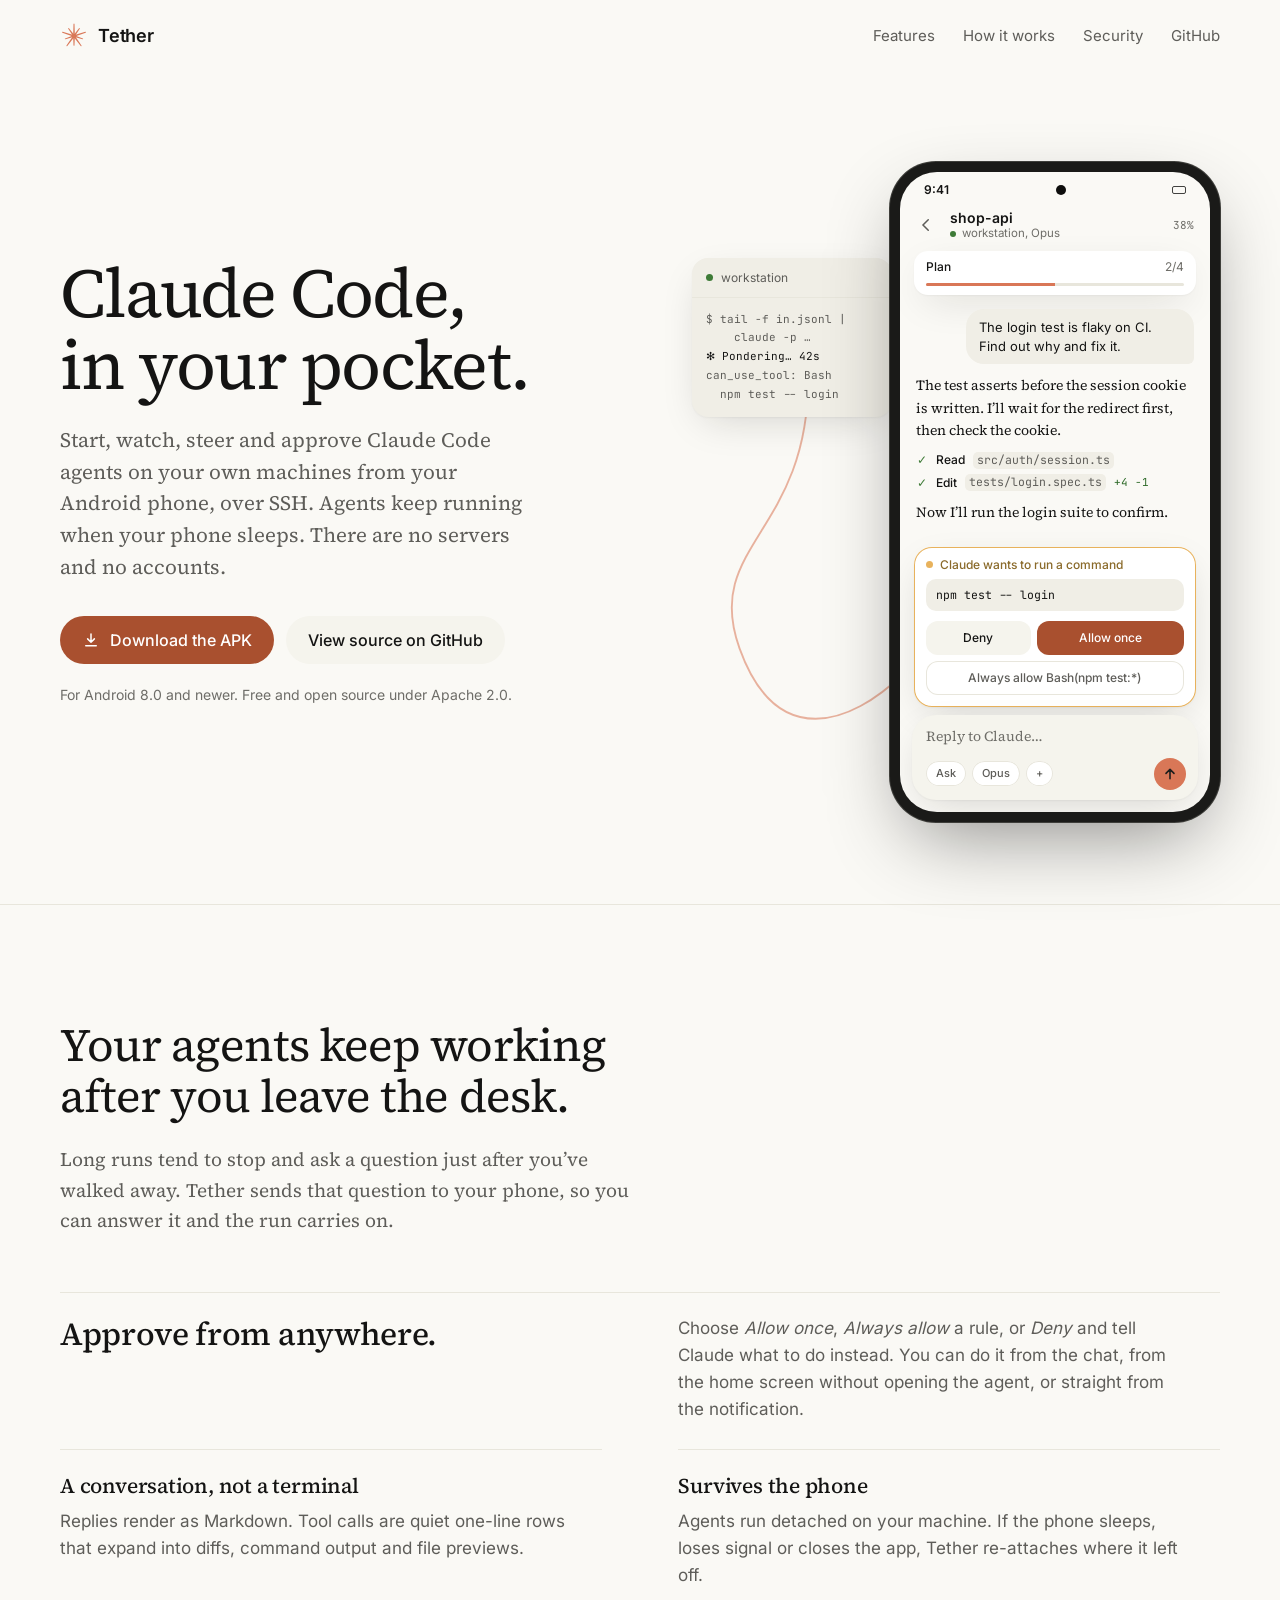
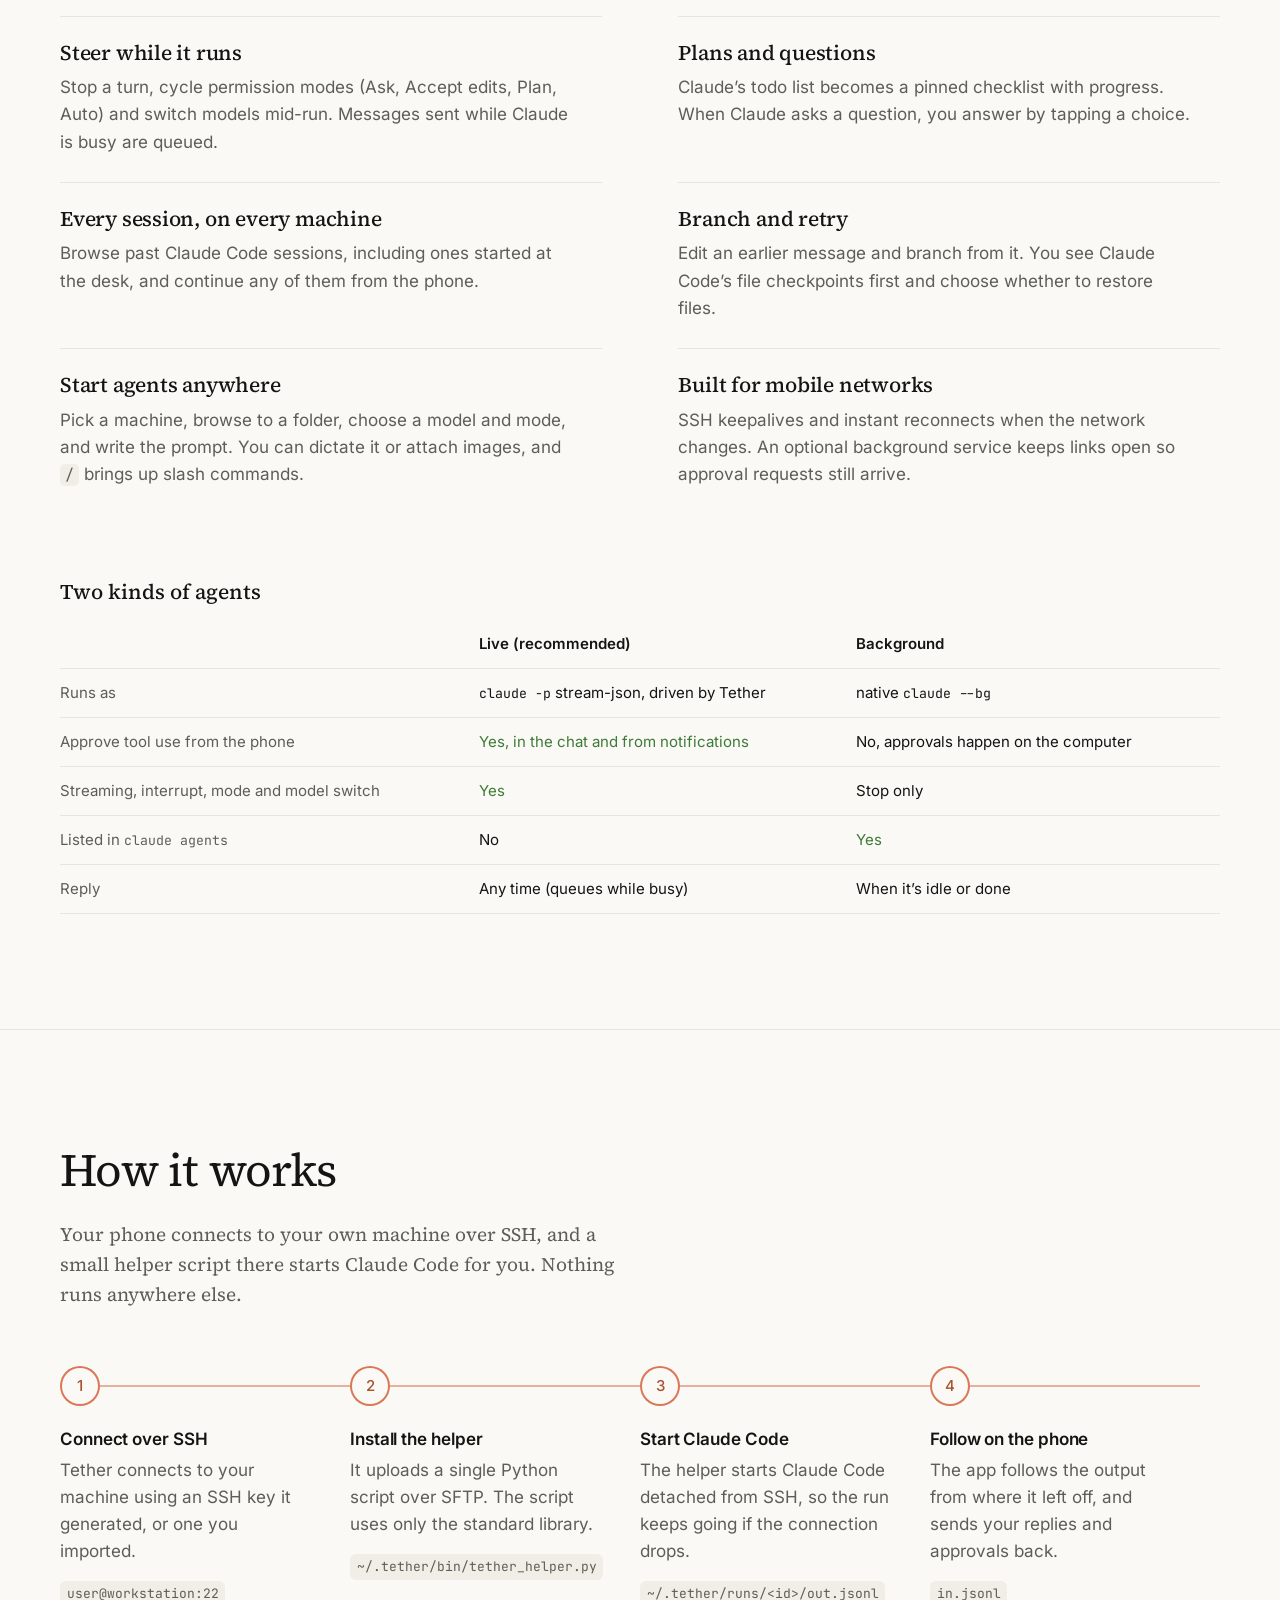
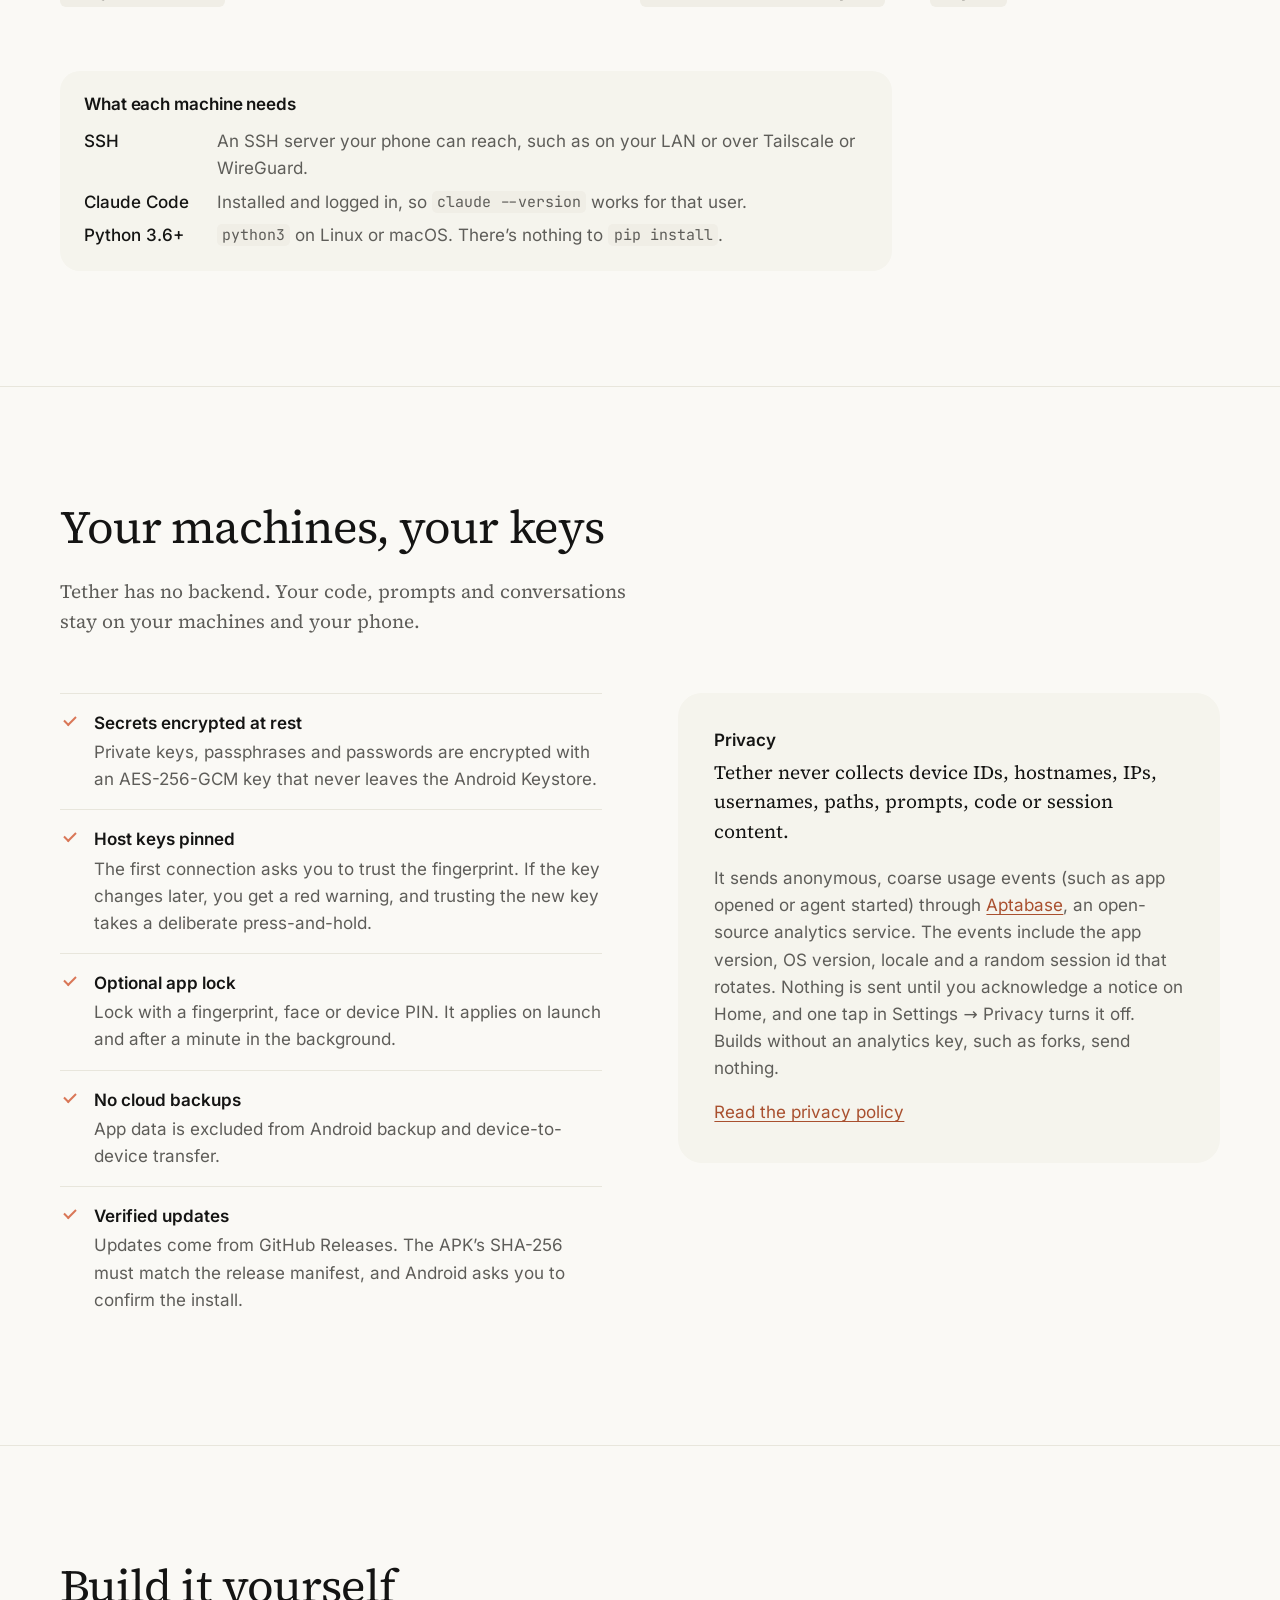
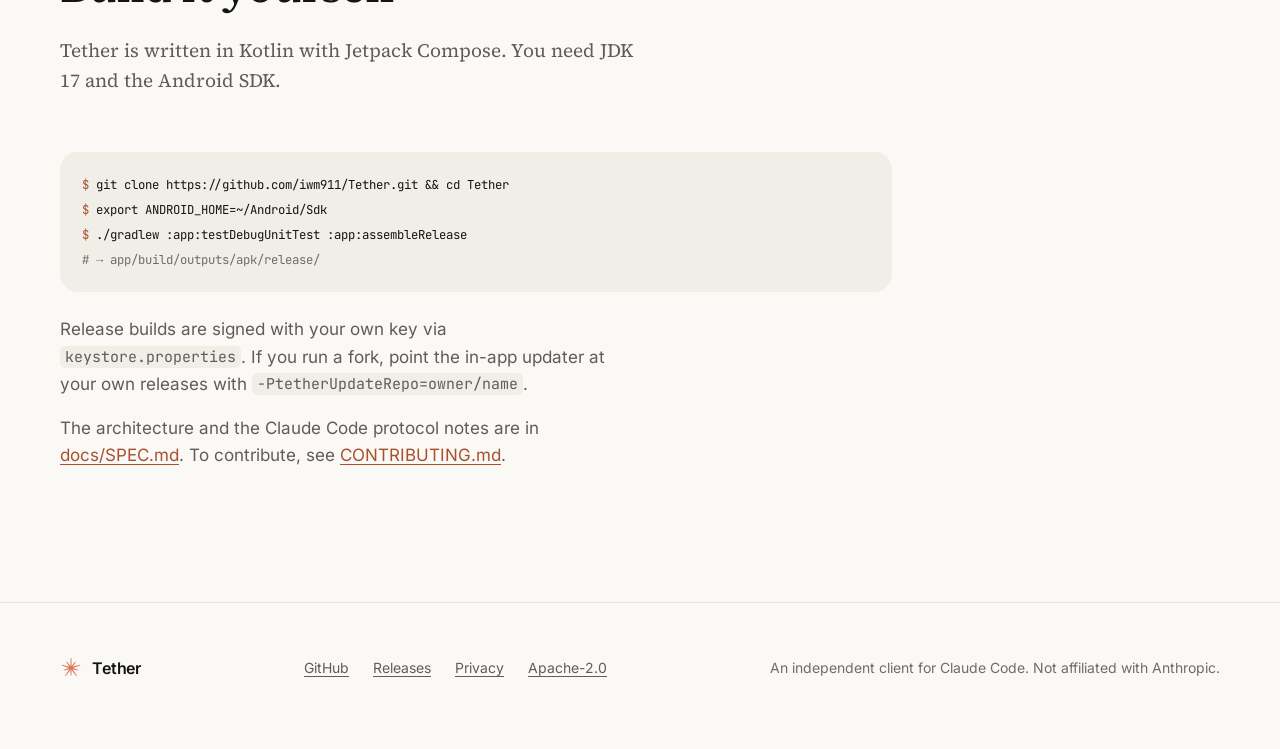
==== site/index.html @ a0e771f6 "Add Apache 2.0 license, GitHub Releases updates, analytics, docs and site - License the project unde" ====
<!doctype html>
<html lang="en">
<head>
  <meta charset="utf-8">
  <meta name="viewport" content="width=device-width, initial-scale=1">
  <title>Tether: Claude Code in your pocket</title>
  <meta name="description" content="An open-source Android app that connects to your own machines over SSH, so you can start, watch, steer and approve Claude Code agents from your phone.">
  <meta name="color-scheme" content="light dark">
  <meta name="theme-color" content="#FAF9F5" media="(prefers-color-scheme: light)">
  <meta name="theme-color" content="#262624" media="(prefers-color-scheme: dark)">
  <meta property="og:title" content="Tether: Claude Code in your pocket">
  <meta property="og:description" content="Start, watch, steer and approve Claude Code agents on your own machines, from your Android phone, over SSH.">
  <meta property="og:type" content="website">
  <link rel="icon" href="favicon.svg" type="image/svg+xml">
  <link rel="preload" href="fonts/source_serif_regular.ttf" as="font" type="font/ttf" crossorigin>
  <link rel="preload" href="fonts/inter_regular.ttf" as="font" type="font/ttf" crossorigin>
  <link rel="stylesheet" href="style.css">
</head>
<body>
  <a class="skip" href="#main">Skip to content</a>

  <!-- The Tether spark, the app's launcher mark (ic_launcher_foreground.xml). -->
  <svg width="0" height="0" style="position:absolute" aria-hidden="true" focusable="false">
    <symbol id="spark" viewBox="25 25 58 58">
      <g fill="#D97757">
        <path d="M52.2,54 L53,29 Q54,26.8 55,29 L55.8,54 Z"/>
        <path d="M52.2,54 L53,35 Q54,32.8 55,35 L55.8,54 Z" transform="rotate(36 54 54)"/>
        <path d="M52.2,54 L53,29 Q54,26.8 55,29 L55.8,54 Z" transform="rotate(72 54 54)"/>
        <path d="M52.2,54 L53,35 Q54,32.8 55,35 L55.8,54 Z" transform="rotate(108 54 54)"/>
        <path d="M52.2,54 L53,29 Q54,26.8 55,29 L55.8,54 Z" transform="rotate(144 54 54)"/>
        <path d="M52.2,54 L53,35 Q54,32.8 55,35 L55.8,54 Z" transform="rotate(180 54 54)"/>
        <path d="M52.2,54 L53,29 Q54,26.8 55,29 L55.8,54 Z" transform="rotate(216 54 54)"/>
        <path d="M52.2,54 L53,35 Q54,32.8 55,35 L55.8,54 Z" transform="rotate(252 54 54)"/>
        <path d="M52.2,54 L53,29 Q54,26.8 55,29 L55.8,54 Z" transform="rotate(288 54 54)"/>
        <path d="M52.2,54 L53,35 Q54,32.8 55,35 L55.8,54 Z" transform="rotate(324 54 54)"/>
        <circle cx="54" cy="54" r="4.2"/>
      </g>
    </symbol>
  </svg>

  <header class="wrap bar">
    <a class="brand" href="#top" aria-label="Tether home">
      <svg aria-hidden="true"><use href="#spark"/></svg>
      Tether
    </a>
    <nav aria-label="Primary">
      <ul>
        <li class="opt"><a href="#features">Features</a></li>
        <li class="opt"><a href="#how">How it works</a></li>
        <li><a href="#security">Security</a></li>
        <li><a href="https://github.com/iwm911/Tether">GitHub</a></li>
      </ul>
    </nav>
  </header>

  <main id="main">
    <div class="wrap hero" id="top">
      <div>
        <h1>Claude Code, in your pocket.</h1>
        <p class="lede">Start, watch, steer and approve Claude Code agents on your own machines from your Android phone, over SSH. Agents keep running when your phone sleeps. There are no servers and no accounts.</p>
        <div class="actions">
          <a class="btn btn-primary" href="https://github.com/iwm911/Tether/releases/latest">
            <svg viewBox="0 0 24 24" aria-hidden="true" fill="none" stroke="currentColor" stroke-width="2" stroke-linecap="round" stroke-linejoin="round"><path d="M12 4v11m0 0-4.5-4.5M12 15l4.5-4.5M5 19.5h14"/></svg>
            Download the APK
          </a>
          <a class="btn btn-quiet" href="https://github.com/iwm911/Tether">View source on GitHub</a>
        </div>
        <p class="fine">For Android 8.0 and newer. Free and open source under Apache 2.0.</p>
      </div>

      <div class="stage" role="img" aria-label="Tether on a phone, tethered to a workstation. The workstation runs Claude Code. On the phone, Claude has explained a fix, edited two files, and is asking permission to run npm test, with Deny, Allow once and Always allow buttons.">
        <svg class="tether" viewBox="0 0 560 660" preserveAspectRatio="none" aria-hidden="true">
          <path class="rope" d="M123.2,224.4 C123.2,382.8 11.2,396 50.4,501.6 S 168,580.8 224,528"/>
          <path class="pulse" pathLength="100" d="M123.2,224.4 C123.2,382.8 11.2,396 50.4,501.6 S 168,580.8 224,528"/>
        </svg>

        <div class="machine" aria-hidden="true">
          <div class="mhead"><span class="dot"></span>workstation</div>
<pre>$ tail -f in.jsonl |
    claude -p …
<b>✻ Pondering… 42s</b>
can_use_tool: Bash
  npm test -- login</pre>
        </div>

        <div class="phone" aria-hidden="true">
          <div class="screen">
            <div class="status"><span>9:41</span><span class="cam"></span><span class="sig"><i></i></span></div>
            <div class="topbar">
              <span class="back"><svg width="18" height="18" viewBox="0 0 24 24" fill="none" stroke="currentColor" stroke-width="2" stroke-linecap="round"><path d="M15 5l-7 7 7 7"/></svg></span>
              <div>
                <div class="t1">shop-api</div>
                <div class="t2"><span class="dot"></span>workstation, Opus</div>
              </div>
              <span class="ctx">38%</span>
            </div>
            <div class="todo">
              <div class="row"><span>Plan</span><span>2/4</span></div>
              <div class="bar2"><i></i></div>
            </div>
            <div class="chat">
              <div class="u">The login test is flaky on CI. Find out why and fix it.</div>
              <p class="a">The test asserts before the session cookie is written. I’ll wait for the redirect first, then check the cookie.</p>
              <ul class="tools">
                <li><span class="ok">✓</span><b>Read</b><code>src/auth/session.ts</code></li>
                <li><span class="ok">✓</span><b>Edit</b><code>tests/login.spec.ts</code><span class="plus">+4 −1</span></li>
              </ul>
              <p class="a">Now I’ll run the login suite to confirm.</p>
            </div>
            <div class="ask">
              <div class="who"><i></i>Claude wants to run a command</div>
              <pre>npm test -- login</pre>
              <div class="choices">
                <span>Deny</span>
                <span class="yes">Allow once</span>
                <span class="always">Always allow Bash(npm test:*)</span>
              </div>
            </div>
            <div class="composer">
              <div class="ph">Reply to Claude…</div>
              <div class="row">
                <span class="chip">Ask</span>
                <span class="chip">Opus</span>
                <span class="chip">+</span>
                <span class="send"><svg width="16" height="16" viewBox="0 0 24 24" fill="none" stroke="currentColor" stroke-width="2.4" stroke-linecap="round" stroke-linejoin="round"><path d="M12 19V5m0 0-6 6m6-6 6 6"/></svg></span>
              </div>
            </div>
          </div>
        </div>
      </div>
    </div>

    <section id="features" aria-labelledby="features-h">
      <div class="wrap">
        <div class="sec-head">
          <h2 id="features-h">Your agents keep working after you leave the desk.</h2>
          <p>Long runs tend to stop and ask a question just after you’ve walked away. Tether sends that question to your phone, so you can answer it and the run carries on.</p>
        </div>

        <dl class="features">
          <div class="lead">
            <dt>Approve from anywhere.</dt>
            <dd>Choose <em>Allow once</em>, <em>Always allow</em> a rule, or <em>Deny</em> and tell Claude what to do instead. You can do it from the chat, from the home screen without opening the agent, or straight from the notification.</dd>
          </div>
          <div>
            <dt>A conversation, not a terminal</dt>
            <dd>Replies render as Markdown. Tool calls are quiet one-line rows that expand into diffs, command output and file previews.</dd>
          </div>
          <div>
            <dt>Survives the phone</dt>
            <dd>Agents run detached on your machine. If the phone sleeps, loses signal or closes the app, Tether re-attaches where it left off.</dd>
          </div>
          <div>
            <dt>Steer while it runs</dt>
            <dd>Stop a turn, cycle permission modes (Ask, Accept edits, Plan, Auto) and switch models mid-run. Messages sent while Claude is busy are queued.</dd>
          </div>
          <div>
            <dt>Plans and questions</dt>
            <dd>Claude’s todo list becomes a pinned checklist with progress. When Claude asks a question, you answer by tapping a choice.</dd>
          </div>
          <div>
            <dt>Every session, on every machine</dt>
            <dd>Browse past Claude Code sessions, including ones started at the desk, and continue any of them from the phone.</dd>
          </div>
          <div>
            <dt>Branch and retry</dt>
            <dd>Edit an earlier message and branch from it. You see Claude Code’s file checkpoints first and choose whether to restore files.</dd>
          </div>
          <div>
            <dt>Start agents anywhere</dt>
            <dd>Pick a machine, browse to a folder, choose a model and mode, and write the prompt. You can dictate it or attach images, and <code>/</code> brings up slash commands.</dd>
          </div>
          <div>
            <dt>Built for mobile networks</dt>
            <dd>SSH keepalives and instant reconnects when the network changes. An optional background service keeps links open so approval requests still arrive.</dd>
          </div>
        </dl>

        <div class="table-scroll">
          <table class="kinds">
            <caption>Two kinds of agents</caption>
            <thead>
              <tr><th scope="col"><span class="sr">Capability</span></th><th scope="col">Live (recommended)</th><th scope="col">Background</th></tr>
            </thead>
            <tbody>
              <tr><th scope="row">Runs as</th><td><code>claude -p</code> stream-json, driven by Tether</td><td>native <code>claude --bg</code></td></tr>
              <tr><th scope="row">Approve tool use from the phone</th><td class="y">Yes, in the chat and from notifications</td><td>No, approvals happen on the computer</td></tr>
              <tr><th scope="row">Streaming, interrupt, mode and model switch</th><td class="y">Yes</td><td>Stop only</td></tr>
              <tr><th scope="row">Listed in <code>claude agents</code></th><td>No</td><td class="y">Yes</td></tr>
              <tr><th scope="row">Reply</th><td>Any time (queues while busy)</td><td>When it’s idle or done</td></tr>
            </tbody>
          </table>
        </div>
      </div>
    </section>

    <section id="how" aria-labelledby="how-h">
      <div class="wrap">
        <div class="sec-head">
          <h2 id="how-h">How it works</h2>
          <p>Your phone connects to your own machine over SSH, and a small helper script there starts Claude Code for you. Nothing runs anywhere else.</p>
        </div>

        <ol class="chain">
          <li>
            <h3>Connect over SSH</h3>
            <p>Tether connects to your machine using an SSH key it generated, or one you imported.</p>
            <code>user@workstation:22</code>
          </li>
          <li>
            <h3>Install the helper</h3>
            <p>It uploads a single Python script over SFTP. The script uses only the standard library.</p>
            <code>~/.tether/bin/tether_helper.py</code>
          </li>
          <li>
            <h3>Start Claude Code</h3>
            <p>The helper starts Claude Code detached from SSH, so the run keeps going if the connection drops.</p>
            <code>~/.tether/runs/&lt;id&gt;/out.jsonl</code>
          </li>
          <li>
            <h3>Follow on the phone</h3>
            <p>The app follows the output from where it left off, and sends your replies and approvals back.</p>
            <code>in.jsonl</code>
          </li>
        </ol>

        <div class="reqs">
          <h3>What each machine needs</h3>
          <dl>
          <dt>SSH</dt><dd>An SSH server your phone can reach, such as on your LAN or over Tailscale or WireGuard.</dd>
          <dt>Claude Code</dt><dd>Installed and logged in, so <code>claude --version</code> works for that user.</dd>
          <dt>Python 3.6+</dt><dd><code>python3</code> on Linux or macOS. There’s nothing to <code>pip install</code>.</dd>
          </dl>
        </div>
      </div>
    </section>

    <section id="security" aria-labelledby="security-h">
      <div class="wrap">
        <div class="sec-head">
          <h2 id="security-h">Your machines, your keys</h2>
          <p>Tether has no backend. Your code, prompts and conversations stay on your machines and your phone.</p>
        </div>

        <div class="split">
          <ul class="checks">
            <li><strong>Secrets encrypted at rest</strong>Private keys, passphrases and passwords are encrypted with an AES-256-GCM key that never leaves the Android Keystore.</li>
            <li><strong>Host keys pinned</strong>The first connection asks you to trust the fingerprint. If the key changes later, you get a red warning, and trusting the new key takes a deliberate press-and-hold.</li>
            <li><strong>Optional app lock</strong>Lock with a fingerprint, face or device PIN. It applies on launch and after a minute in the background.</li>
            <li><strong>No cloud backups</strong>App data is excluded from Android backup and device-to-device transfer.</li>
            <li><strong>Verified updates</strong>Updates come from GitHub Releases. The APK’s SHA-256 must match the release manifest, and Android asks you to confirm the install.</li>
          </ul>

          <div class="privacy">
            <h3>Privacy</h3>
            <p class="never">Tether never collects device IDs, hostnames, IPs, usernames, paths, prompts, code or session content.</p>
            <p>It sends anonymous, coarse usage events (such as app opened or agent started) through <a href="https://aptabase.com">Aptabase</a>, an open-source analytics service. The events include the app version, OS version, locale and a random session id that rotates. Nothing is sent until you acknowledge a notice on Home, and one tap in Settings → Privacy turns it off. Builds without an analytics key, such as forks, send nothing.</p>
            <p><a href="https://github.com/iwm911/Tether/blob/main/PRIVACY.md">Read the privacy policy</a></p>
          </div>
        </div>
      </div>
    </section>

    <section id="build" aria-labelledby="build-h">
      <div class="wrap">
        <div class="sec-head">
          <h2 id="build-h">Build it yourself</h2>
          <p>Tether is written in Kotlin with Jetpack Compose. You need JDK 17 and the Android SDK.</p>
        </div>
<pre class="term"><code><span class="p">$ </span>git clone https://github.com/iwm911/Tether.git &amp;&amp; cd Tether
<span class="p">$ </span>export ANDROID_HOME=~/Android/Sdk
<span class="p">$ </span>./gradlew :app:testDebugUnitTest :app:assembleRelease
<span class="c"># → app/build/outputs/apk/release/</span></code></pre>
        <div class="prose">
          <p>Release builds are signed with your own key via <code>keystore.properties</code>. If you run a fork, point the in-app updater at your own releases with <code>-PtetherUpdateRepo=owner/name</code>.</p>
          <p>The architecture and the Claude Code protocol notes are in <a href="https://github.com/iwm911/Tether/blob/main/docs/SPEC.md">docs/SPEC.md</a>. To contribute, see <a href="https://github.com/iwm911/Tether/blob/main/CONTRIBUTING.md">CONTRIBUTING.md</a>.</p>
        </div>
      </div>
    </section>
  </main>

  <footer>
    <div class="wrap">
      <a class="brand" href="#top" aria-label="Back to top">
        <svg aria-hidden="true"><use href="#spark"/></svg>
        Tether
      </a>
      <ul>
        <li><a href="https://github.com/iwm911/Tether">GitHub</a></li>
        <li><a href="https://github.com/iwm911/Tether/releases">Releases</a></li>
        <li><a href="https://github.com/iwm911/Tether/blob/main/PRIVACY.md">Privacy</a></li>
        <li><a href="https://github.com/iwm911/Tether/blob/main/LICENSE">Apache-2.0</a></li>
      </ul>
      <p>An independent client for Claude Code. Not affiliated with Anthropic.</p>
    </div>
  </footer>
</body>
</html>
---- site/style.css ----
/* Tether site: same materials as the app. Warm greys, cream paper, one clay accent.
   Source Serif for what Claude says, Inter for chrome, JetBrains Mono only for what a machine produced. */

@font-face { font-family: "Inter"; src: url("fonts/inter_regular.ttf") format("truetype"); font-weight: 400; font-display: swap; }
@font-face { font-family: "Inter"; src: url("fonts/inter_medium.ttf") format("truetype"); font-weight: 500; font-display: swap; }
@font-face { font-family: "Inter"; src: url("fonts/inter_semibold.ttf") format("truetype"); font-weight: 600; font-display: swap; }
@font-face { font-family: "Source Serif"; src: url("fonts/source_serif_regular.ttf") format("truetype"); font-weight: 400; font-display: swap; }
@font-face { font-family: "Source Serif"; src: url("fonts/source_serif_italic.ttf") format("truetype"); font-weight: 400; font-style: italic; font-display: swap; }
@font-face { font-family: "Source Serif"; src: url("fonts/source_serif_medium.ttf") format("truetype"); font-weight: 500; font-display: swap; }
@font-face { font-family: "Source Serif"; src: url("fonts/source_serif_semibold.ttf") format("truetype"); font-weight: 600; font-display: swap; }
@font-face { font-family: "JetBrains Mono"; src: url("fonts/jetbrains_mono_regular.ttf") format("truetype"); font-weight: 400; font-display: swap; }

:root {
  color-scheme: light dark;
  /* light: cream paper */
  --bg: #FAF9F5;
  --surface: #F5F4ED;
  --card: #FFFFFF;
  --code: #F0EEE6;
  --ink: #141413;
  --muted: #5E5D59;
  --faint: #6E6D68;
  --hairline: #E8E6DC;
  --edge: #D1CFC5;
  --clay: #D97757;          /* decorative: the tether line, the spark */
  --clay-text: #A9502F;     /* clay that has to be read */
  --on-clay: #FFFFFF;
  --btn: #A9502F;
  --bubble: #F0EEE6;
  --amber: #8A6A2A;
  --amber-edge: #E8B25C;
  --ok: #3E7B37;
  --add: #2F6B2A;
  --add-bg: #E4F1E0;
  --shadow: 0 1px 2px rgba(20, 20, 19, .04), 0 12px 40px -12px rgba(20, 20, 19, .18);

  --serif: "Source Serif", "Source Serif Pro", Georgia, "Times New Roman", serif;
  --sans: "Inter", system-ui, -apple-system, "Segoe UI", Roboto, sans-serif;
  --mono: "JetBrains Mono", ui-monospace, "SFMono-Regular", Menlo, Consolas, monospace;

  --gutter: clamp(20px, 5vw, 56px);
  --measure: 36rem;
}

@media (prefers-color-scheme: dark) {
  :root {
    --bg: #262624;
    --surface: #30302E;
    --card: #2F2F2C;
    --code: #1F1E1D;
    --ink: #FAF9F5;
    --muted: #C2C0B6;
    --faint: #9C9A92;
    --hairline: #3A3A36;
    --edge: #55544E;
    --clay-text: #E39A7B;
    --on-clay: #1F1E1D;
    --btn: #D97757;
    --bubble: #1D1D1B;
    --amber: #E8B25C;
    --amber-edge: #E8B25C;
    --ok: #8CC084;
    --add: #A6DB9E;
    --add-bg: #1B2E1D;
    --shadow: 0 0 0 1px #3D3D39;
  }
}

*, *::before, *::after { box-sizing: border-box; }
html { -webkit-text-size-adjust: 100%; scroll-behavior: smooth; }
body {
  margin: 0;
  background: var(--bg);
  color: var(--ink);
  font: 400 1.0625rem/1.6 var(--sans);
  -webkit-font-smoothing: antialiased;
  text-rendering: optimizeLegibility;
}
img, svg { display: block; max-width: 100%; }
a { color: var(--clay-text); text-underline-offset: .18em; text-decoration-thickness: 1px; }
a:hover { text-decoration-thickness: 2px; }
:focus-visible { outline: 2px solid var(--clay); outline-offset: 3px; border-radius: 6px; }
code, pre, kbd { font-family: var(--mono); font-size: .88em; }
p code, li code, dd code { background: var(--code); padding: .1em .35em; border-radius: 5px; }

.skip { position: absolute; left: -999px; top: 8px; background: var(--card); color: var(--ink); padding: 8px 14px; border-radius: 10px; z-index: 10; }
.skip:focus { left: 8px; }
.sr { position: absolute; width: 1px; height: 1px; overflow: hidden; clip: rect(0 0 0 0); white-space: nowrap; }

.wrap { width: min(1160px, 100% - 2 * var(--gutter)); margin-inline: auto; }

/* ─── top bar: flat, like the app's ─── */
.bar { display: flex; align-items: center; justify-content: space-between; padding-block: 22px; }
.brand { display: inline-flex; align-items: center; gap: 10px; color: var(--ink); text-decoration: none; font: 600 1.125rem/1 var(--sans); letter-spacing: -.01em; }
.brand svg { width: 28px; height: 28px; }
.bar nav ul { display: flex; gap: clamp(14px, 3vw, 28px); list-style: none; margin: 0; padding: 0; }
.bar nav a { color: var(--muted); text-decoration: none; font-size: .9375rem; }
.bar nav a:hover { color: var(--ink); }
@media (max-width: 640px) { .bar nav .opt { display: none; } }

/* ─── buttons ─── */
.btn {
  display: inline-flex; align-items: center; gap: 10px; min-height: 48px; padding: 0 22px;
  border-radius: 999px; font: 500 1rem/1 var(--sans); text-decoration: none; white-space: nowrap;
}
.btn-primary { background: var(--btn); color: var(--on-clay); }
.btn-primary:hover { filter: brightness(1.06); }
.btn-quiet { color: var(--ink); background: var(--surface); }
.btn-quiet:hover { background: var(--hairline); }
.btn svg { width: 18px; height: 18px; }

/* ─── hero ─── */
.hero {
  display: grid; grid-template-columns: minmax(0, 1.1fr) minmax(0, 1fr); gap: clamp(32px, 4vw, 56px);
  align-items: center; padding-block: clamp(32px, 7vw, 96px) clamp(48px, 8vw, 112px);
}
.hero h1 {
  font: 400 clamp(2.75rem, 5.4vw, 4.5rem)/1.04 var(--serif); letter-spacing: -.025em; margin: 0 0 .35em;
  text-wrap: balance;
}
.hero .lede { font: 400 clamp(1.125rem, 1.6vw, 1.3125rem)/1.55 var(--serif); color: var(--muted); max-width: 30rem; margin: 0 0 2rem; }
.hero .actions { display: flex; flex-wrap: wrap; gap: 12px; margin-bottom: 1.25rem; }
.hero .fine { color: var(--faint); font-size: .875rem; margin: 0; }

/* The stage: a machine on the left, the phone on the right, the tether between them. */
.stage { position: relative; min-height: 640px; }
.tether { position: absolute; inset: 0; width: 100%; height: 100%; overflow: visible; pointer-events: none; }
.tether path { fill: none; stroke: var(--clay); stroke-width: 2; }
.tether .rope { opacity: .55; }
.tether .pulse { stroke-width: 3.5; stroke-linecap: round; stroke-dasharray: 5 95; stroke-dashoffset: 100; animation: travel 2.8s cubic-bezier(.45, 0, .25, 1) .6s infinite; }
@keyframes travel { from { stroke-dashoffset: 100; } to { stroke-dashoffset: 0; } }

.machine {
  position: absolute; left: 0; top: 96px; width: 200px; z-index: 1;
  background: var(--code); color: var(--ink); border-radius: 16px; box-shadow: var(--shadow);
  font: 400 .75rem/1.6 var(--mono); overflow: hidden;
}
.machine .mhead { display: flex; align-items: center; gap: 8px; padding: 10px 14px; border-bottom: 1px solid var(--hairline); font-family: var(--sans); font-size: .75rem; color: var(--muted); }
.machine .mhead .dot { width: 7px; height: 7px; border-radius: 50%; background: var(--ok); }
.machine pre { margin: 0; padding: 12px 14px 14px; font-size: .6875rem; line-height: 1.7; white-space: pre-wrap; color: var(--muted); }
.machine pre b { font-weight: 400; color: var(--ink); }

/* ─── the phone ─── */
.phone {
  position: absolute; right: 0; top: 0; width: 330px; z-index: 2;
  border-radius: 46px; padding: 10px; background: #1A1A18;
  box-shadow: 0 0 0 1px #3E3E3A, 0 30px 80px -20px rgba(0, 0, 0, .45);
}
.screen {
  position: relative; border-radius: 37px; overflow: hidden; background: var(--bg);
  height: 640px; display: flex; flex-direction: column; font-size: 13px; line-height: 1.45;
}
.status { display: flex; justify-content: space-between; align-items: center; padding: 12px 24px 4px; font: 600 12px/1 var(--sans); }
.status .cam { width: 10px; height: 10px; border-radius: 50%; background: #0E0E0D; }
.status .sig { display: flex; gap: 4px; align-items: center; }
.status .sig i { display: block; width: 14px; height: 8px; border: 1.5px solid currentColor; border-radius: 2px; opacity: .8; }
.topbar { display: flex; align-items: center; gap: 10px; padding: 10px 16px 10px 12px; }
.topbar .back { width: 28px; height: 28px; display: grid; place-items: center; color: var(--muted); }
.topbar .t1 { font: 600 14px/1.2 var(--sans); }
.topbar .t2 { font: 400 11.5px/1.3 var(--sans); color: var(--faint); display: flex; align-items: center; gap: 6px; }
.topbar .t2 .dot { width: 6px; height: 6px; border-radius: 50%; background: var(--ok); }
.topbar .ctx { margin-left: auto; font: 400 11px/1 var(--mono); color: var(--faint); }

.todo { margin: 0 14px 6px; padding: 9px 12px; border-radius: 14px; background: var(--card); box-shadow: var(--shadow); font: 500 12px/1.2 var(--sans); }
.todo .row { display: flex; justify-content: space-between; }
.todo .row span:last-child { color: var(--faint); font-weight: 400; }
.todo .bar2 { height: 3px; background: var(--hairline); border-radius: 3px; margin-top: 8px; overflow: hidden; }
.todo .bar2 i { display: block; width: 50%; height: 100%; background: var(--clay); }

.chat { flex: 1; overflow: hidden; padding: 8px 16px 0; display: flex; flex-direction: column; gap: 10px; }
.u { align-self: flex-end; max-width: 82%; background: var(--bubble); padding: 9px 13px; border-radius: 18px 18px 6px 18px; font-family: var(--sans); }
.a { font: 400 14px/1.6 var(--serif); margin: 0; }
.a code { font-size: 12px; }
.tools { list-style: none; margin: 0; padding: 0; display: grid; gap: 5px; font: 400 12px/1.3 var(--sans); color: var(--muted); }
.tools li { display: flex; align-items: center; gap: 8px; }
.tools .ok { color: var(--ok); width: 12px; text-align: center; }
.tools b { font-weight: 500; color: var(--ink); }
.tools code { font: 400 11.5px/1.3 var(--mono); color: var(--muted); white-space: nowrap; overflow: hidden; text-overflow: ellipsis; }
.tools .plus { color: var(--add); font-family: var(--mono); font-size: 11px; }

.ask {
  margin: 4px 14px 8px; padding: 12px; border-radius: 18px; background: var(--card);
  box-shadow: inset 0 0 0 1px var(--amber-edge), var(--shadow);
}
.ask .who { display: flex; align-items: center; gap: 7px; font: 500 12px/1 var(--sans); color: var(--amber); margin-bottom: 8px; }
.ask .who i { width: 7px; height: 7px; border-radius: 50%; background: var(--amber-edge); animation: needs 1.6s ease-in-out infinite; }
@keyframes needs { 50% { opacity: .35; } }
.ask pre { margin: 0 0 10px; padding: 8px 10px; background: var(--code); border-radius: 10px; font-size: 11.5px; white-space: pre-wrap; }
.ask .choices { display: grid; grid-template-columns: 1fr 1.4fr; gap: 6px; }
.ask .choices span { display: grid; place-items: center; min-height: 34px; border-radius: 12px; font: 500 12px/1 var(--sans); background: var(--surface); }
.ask .choices .yes { background: var(--btn); color: var(--on-clay); }
.ask .choices .always { grid-column: 1 / -1; background: transparent; box-shadow: inset 0 0 0 1px var(--hairline); color: var(--muted); }

.composer { margin: 0 12px 12px; padding: 12px 12px 10px 14px; border-radius: 24px; background: var(--surface); box-shadow: var(--shadow); }
.composer .ph { color: var(--faint); font: 400 14px/1.3 var(--serif); margin-bottom: 12px; }
.composer .row { display: flex; align-items: center; gap: 6px; }
.chip { font: 500 11px/1 var(--sans); padding: 7px 10px; border-radius: 999px; background: var(--card); color: var(--muted); box-shadow: inset 0 0 0 1px var(--hairline); }
.send { margin-left: auto; width: 32px; height: 32px; border-radius: 50%; display: grid; place-items: center; background: var(--clay); color: #1F1E1D; }

/* ─── sections ─── */
section { padding-block: clamp(56px, 9vw, 120px); border-top: 1px solid var(--hairline); }
.sec-head { max-width: var(--measure); margin-bottom: clamp(32px, 5vw, 56px); }
h2 { font: 400 clamp(2rem, 4vw, 2.875rem)/1.1 var(--serif); letter-spacing: -.02em; margin: 0 0 .5em; text-wrap: balance; }
h3 { font: 600 1.0625rem/1.35 var(--sans); margin: 0 0 .35em; letter-spacing: -.005em; }
.sec-head p { font: 400 1.1875rem/1.6 var(--serif); color: var(--muted); margin: 0; }

/* Features: a ledger, not a card grid. Serif lead + plain explanation. */
.features { display: grid; grid-template-columns: repeat(2, minmax(0, 1fr)); column-gap: clamp(32px, 6vw, 88px); margin: 0; }
.features div { padding-block: 22px 26px; border-top: 1px solid var(--hairline); }
.features dt { font: 500 1.3125rem/1.3 var(--serif); margin-bottom: .4em; letter-spacing: -.01em; }
.features dd { margin: 0; color: var(--muted); max-width: 32rem; }
.features .lead { grid-column: 1 / -1; display: grid; grid-template-columns: minmax(0, 1fr) minmax(0, 1fr); column-gap: inherit; }
.features .lead dt { font-size: clamp(1.5rem, 2.6vw, 2rem); line-height: 1.2; }

/* Two kinds of agents */
.kinds { width: 100%; border-collapse: collapse; margin-top: clamp(40px, 6vw, 64px); font-size: .9375rem; }
.kinds caption { text-align: left; font: 500 1.3125rem/1.3 var(--serif); padding-bottom: 14px; }
.kinds th, .kinds td { text-align: left; padding: 12px 16px 12px 0; border-bottom: 1px solid var(--hairline); vertical-align: top; }
.kinds thead th { font-weight: 600; }
.kinds tbody th { font-weight: 400; color: var(--muted); }
.kinds .y { color: var(--ok); }
.table-scroll { overflow-x: auto; }

/* How it works: a real sequence, so it is numbered. The tether line runs through it. */
.chain { list-style: none; margin: 0; padding: 0; display: grid; grid-template-columns: repeat(4, minmax(0, 1fr)); gap: 0; position: relative; counter-reset: step; }
.chain::before { content: ""; position: absolute; left: 20px; right: 20px; top: 19px; height: 2px; background: var(--clay); opacity: .55; }
.chain li { position: relative; padding-right: clamp(16px, 3vw, 36px); counter-increment: step; }
.chain li::before {
  content: counter(step); display: grid; place-items: center; width: 40px; height: 40px; border-radius: 50%;
  background: var(--bg); box-shadow: inset 0 0 0 2px var(--clay); font: 500 .9375rem/1 var(--sans); color: var(--clay-text);
  position: relative; margin-bottom: 22px;
}
.chain p { color: var(--muted); margin: 0 0 .8em; }
.chain code { display: inline-block; font-size: .8125rem; color: var(--muted); background: var(--code); padding: .2em .5em; border-radius: 6px; }
.reqs { margin-top: clamp(40px, 6vw, 64px); padding: 22px 24px; border-radius: 20px; background: var(--surface); max-width: 52rem; }
.reqs h3 { margin-bottom: 12px; }
.reqs dl { display: grid; grid-template-columns: auto 1fr; gap: 6px 28px; margin: 0; }
.reqs dt { font-weight: 500; }
.reqs dd { margin: 0; color: var(--muted); }

/* Security & privacy */
.split { display: grid; grid-template-columns: minmax(0, 1fr) minmax(0, 1fr); gap: clamp(32px, 6vw, 88px); }
.checks { list-style: none; margin: 0; padding: 0; }
.checks li { padding: 16px 0 16px 34px; border-top: 1px solid var(--hairline); position: relative; color: var(--muted); }
.checks li strong { color: var(--ink); font-weight: 600; display: block; margin-bottom: 2px; }
.checks li::before { content: ""; position: absolute; left: 4px; top: 22px; width: 12px; height: 7px; border-left: 2px solid var(--clay); border-bottom: 2px solid var(--clay); transform: rotate(-45deg); }
.privacy { background: var(--surface); border-radius: 24px; padding: clamp(24px, 4vw, 36px); align-self: start; }
.privacy p { color: var(--muted); margin: 0 0 1em; }
.privacy .never { font-family: var(--serif); font-size: 1.1875rem; line-height: 1.55; color: var(--ink); }
.privacy p:last-child { margin: 0; }

/* Build */
.term { background: var(--code); border-radius: 18px; padding: 20px 22px; overflow-x: auto; font: 400 .875rem/1.8 var(--mono); margin: 0 0 1.5rem; max-width: 52rem; }
.term .c { color: var(--faint); }
.term .p { color: var(--clay-text); user-select: none; }
.prose { max-width: var(--measure); color: var(--muted); }
.prose p { margin: 0 0 1em; }

/* Footer */
footer { border-top: 1px solid var(--hairline); padding-block: 40px 56px; color: var(--faint); font-size: .875rem; }
footer .wrap { display: flex; flex-wrap: wrap; gap: 16px 32px; align-items: center; justify-content: space-between; }
footer ul { display: flex; flex-wrap: wrap; gap: 8px 24px; list-style: none; margin: 0; padding: 0; }
footer a { color: var(--muted); }
footer .brand { font-size: 1rem; }
footer .brand svg { width: 22px; height: 22px; }

/* ─── responsive ─── */
@media (max-width: 980px) {
  .hero { grid-template-columns: 1fr; }
  .stage { max-width: 560px; width: 100%; margin-inline: auto; }
}
@media (max-width: 760px) {
  .features, .split { grid-template-columns: 1fr; }
  .features .lead { grid-template-columns: 1fr; }
  .chain { grid-template-columns: 1fr; gap: 8px; }
  .chain::before { left: 19px; right: auto; top: 20px; bottom: 20px; width: 2px; height: auto; }
  .chain li { padding: 0 0 18px 64px; }
  .chain li::before { position: absolute; left: 0; top: 0; margin: 0; }
  .reqs dl { grid-template-columns: 1fr; gap: 2px; }
  .reqs dd { margin-bottom: 8px; }
}
@media (max-width: 560px) {
  .stage { min-height: 0; }
  .machine, .tether { display: none; }
  .phone { position: relative; margin-inline: auto; width: min(330px, 100%); }
}

@media (prefers-reduced-motion: reduce) {
  html { scroll-behavior: auto; }
  .tether .pulse, .ask .who i { animation: none; }
  .tether .pulse { display: none; }
}
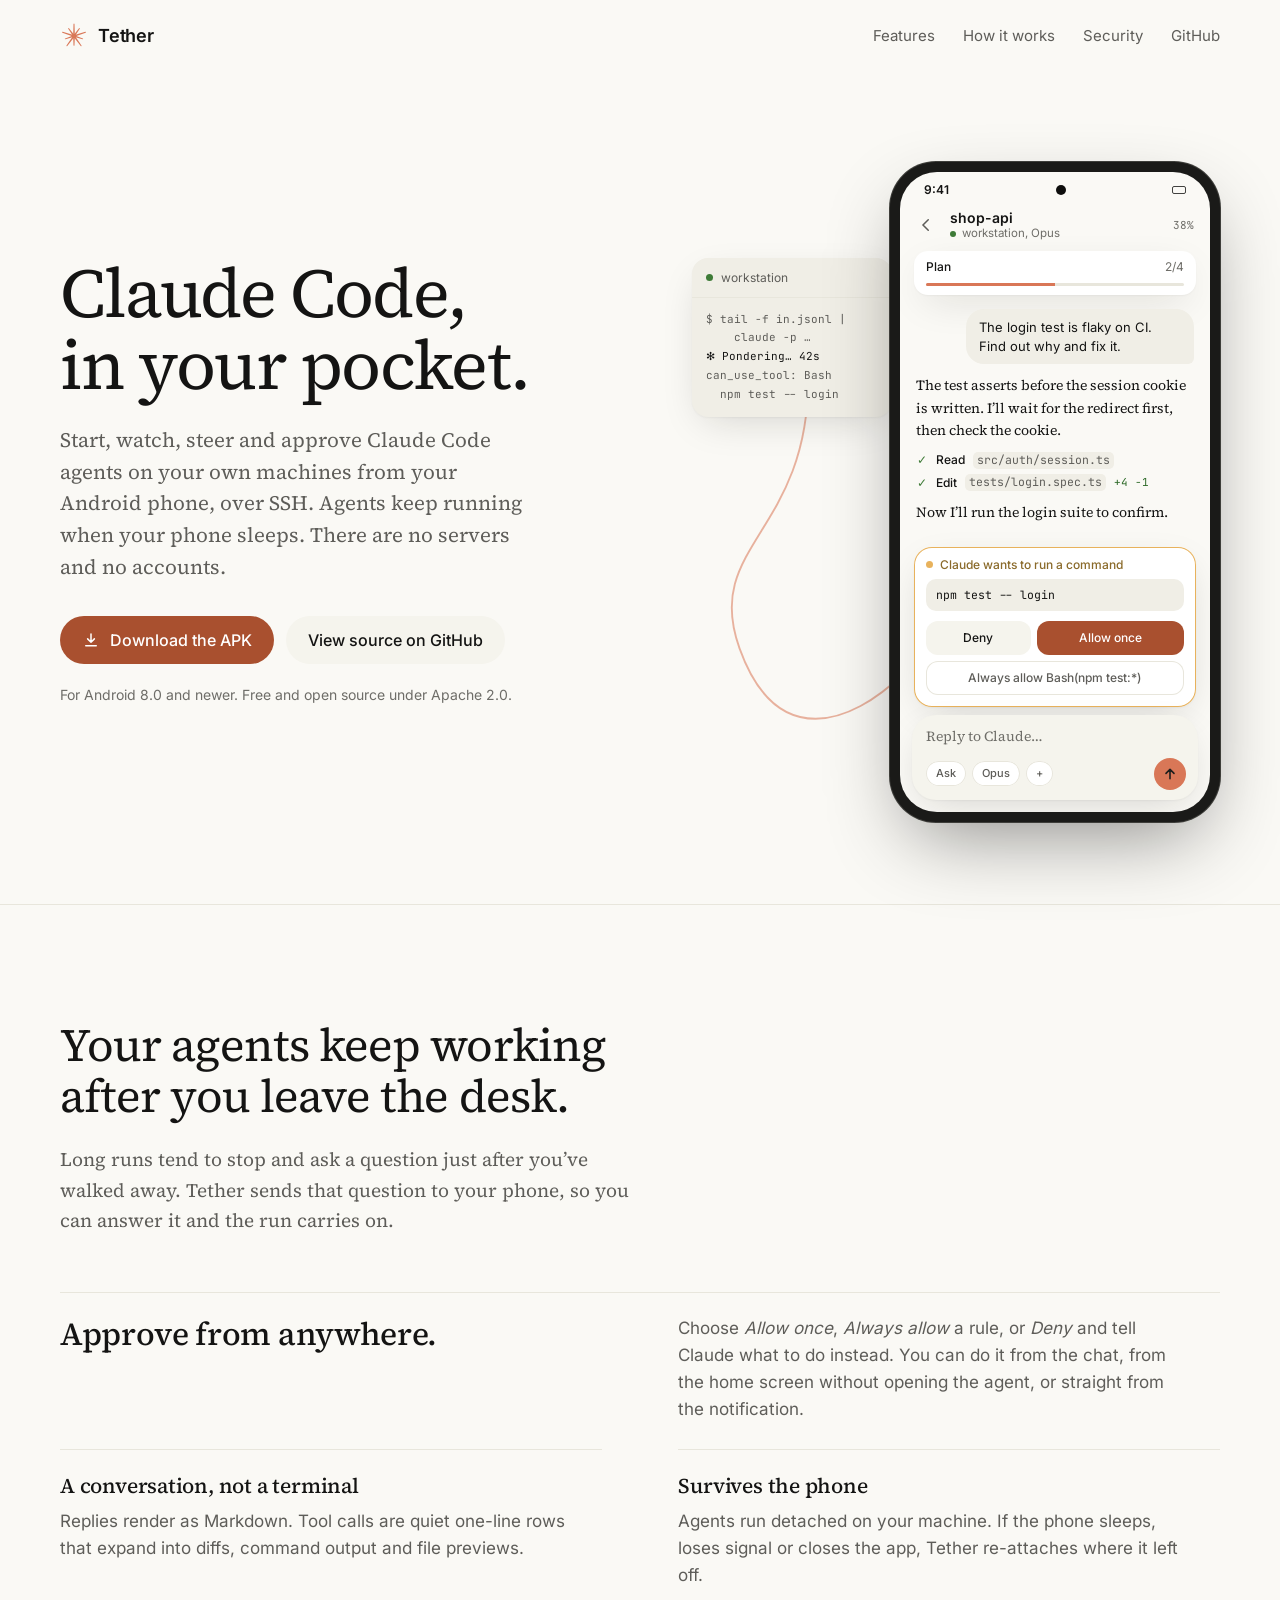
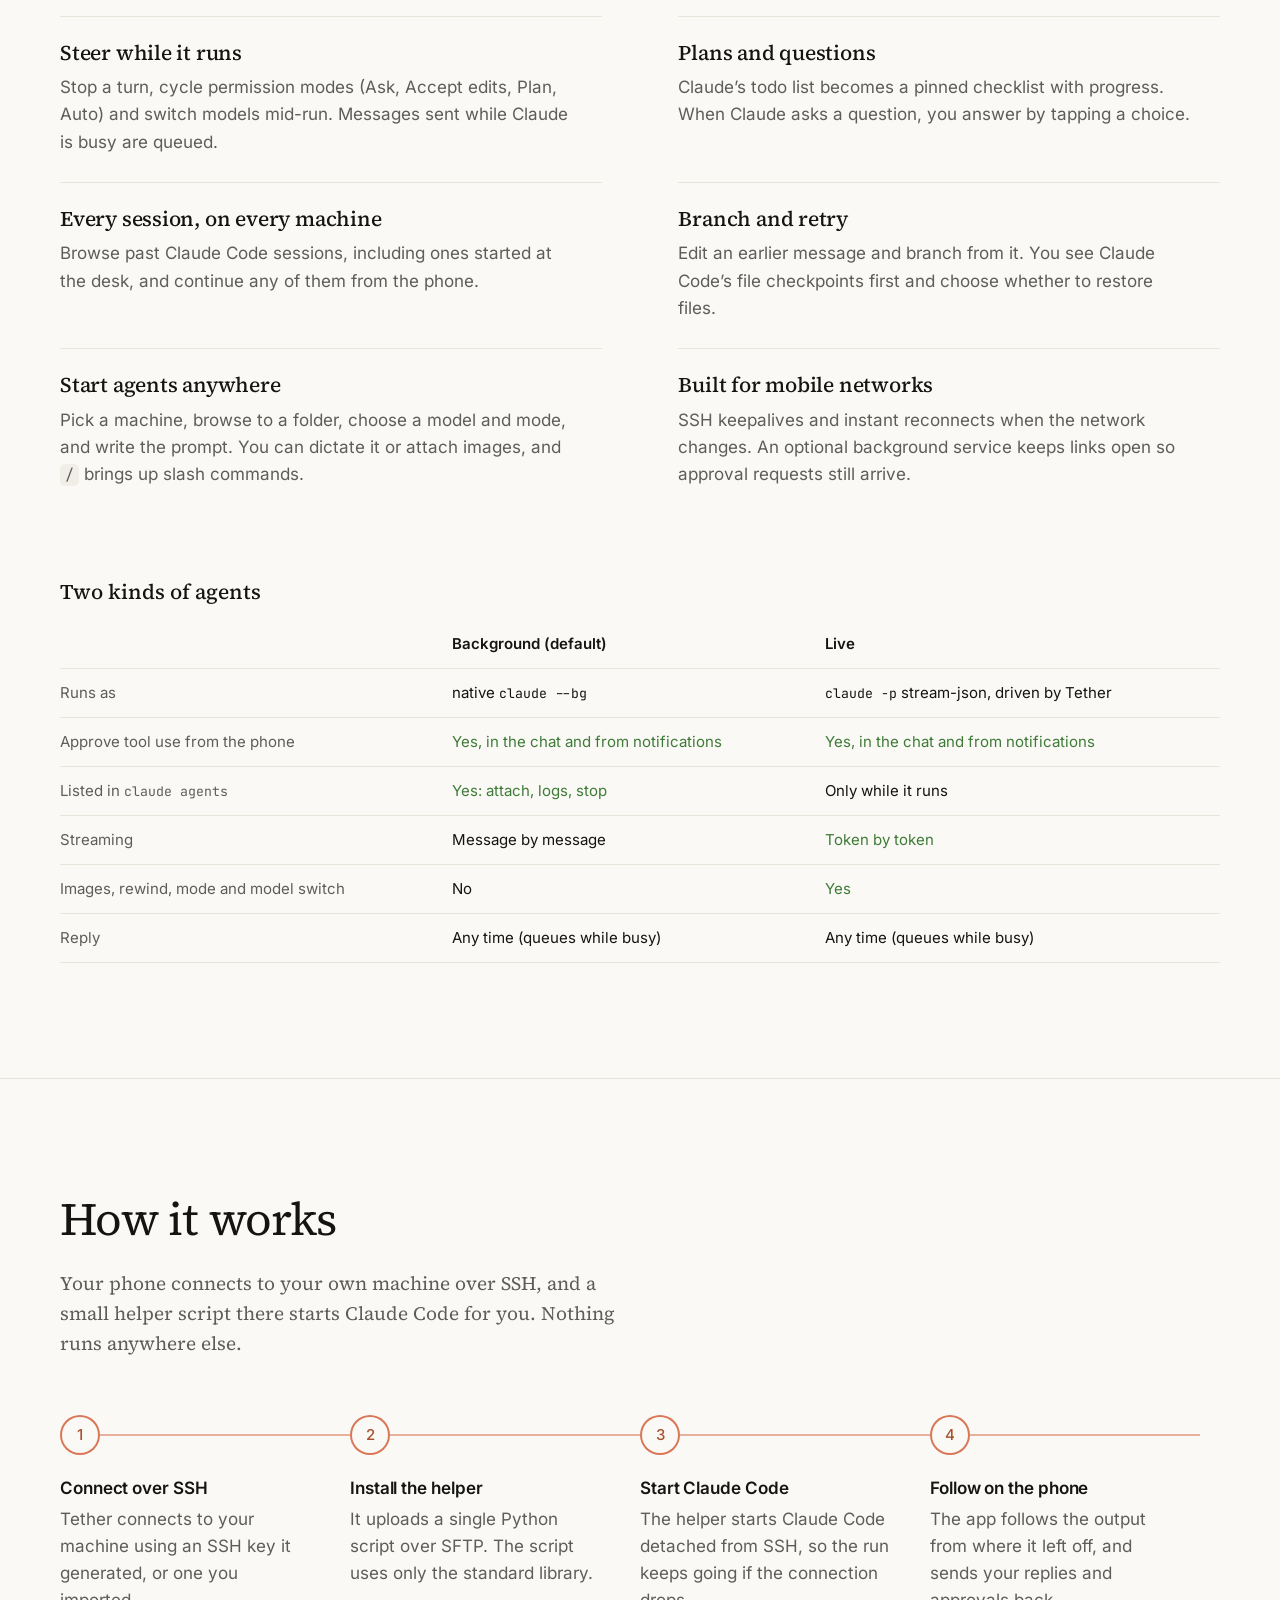
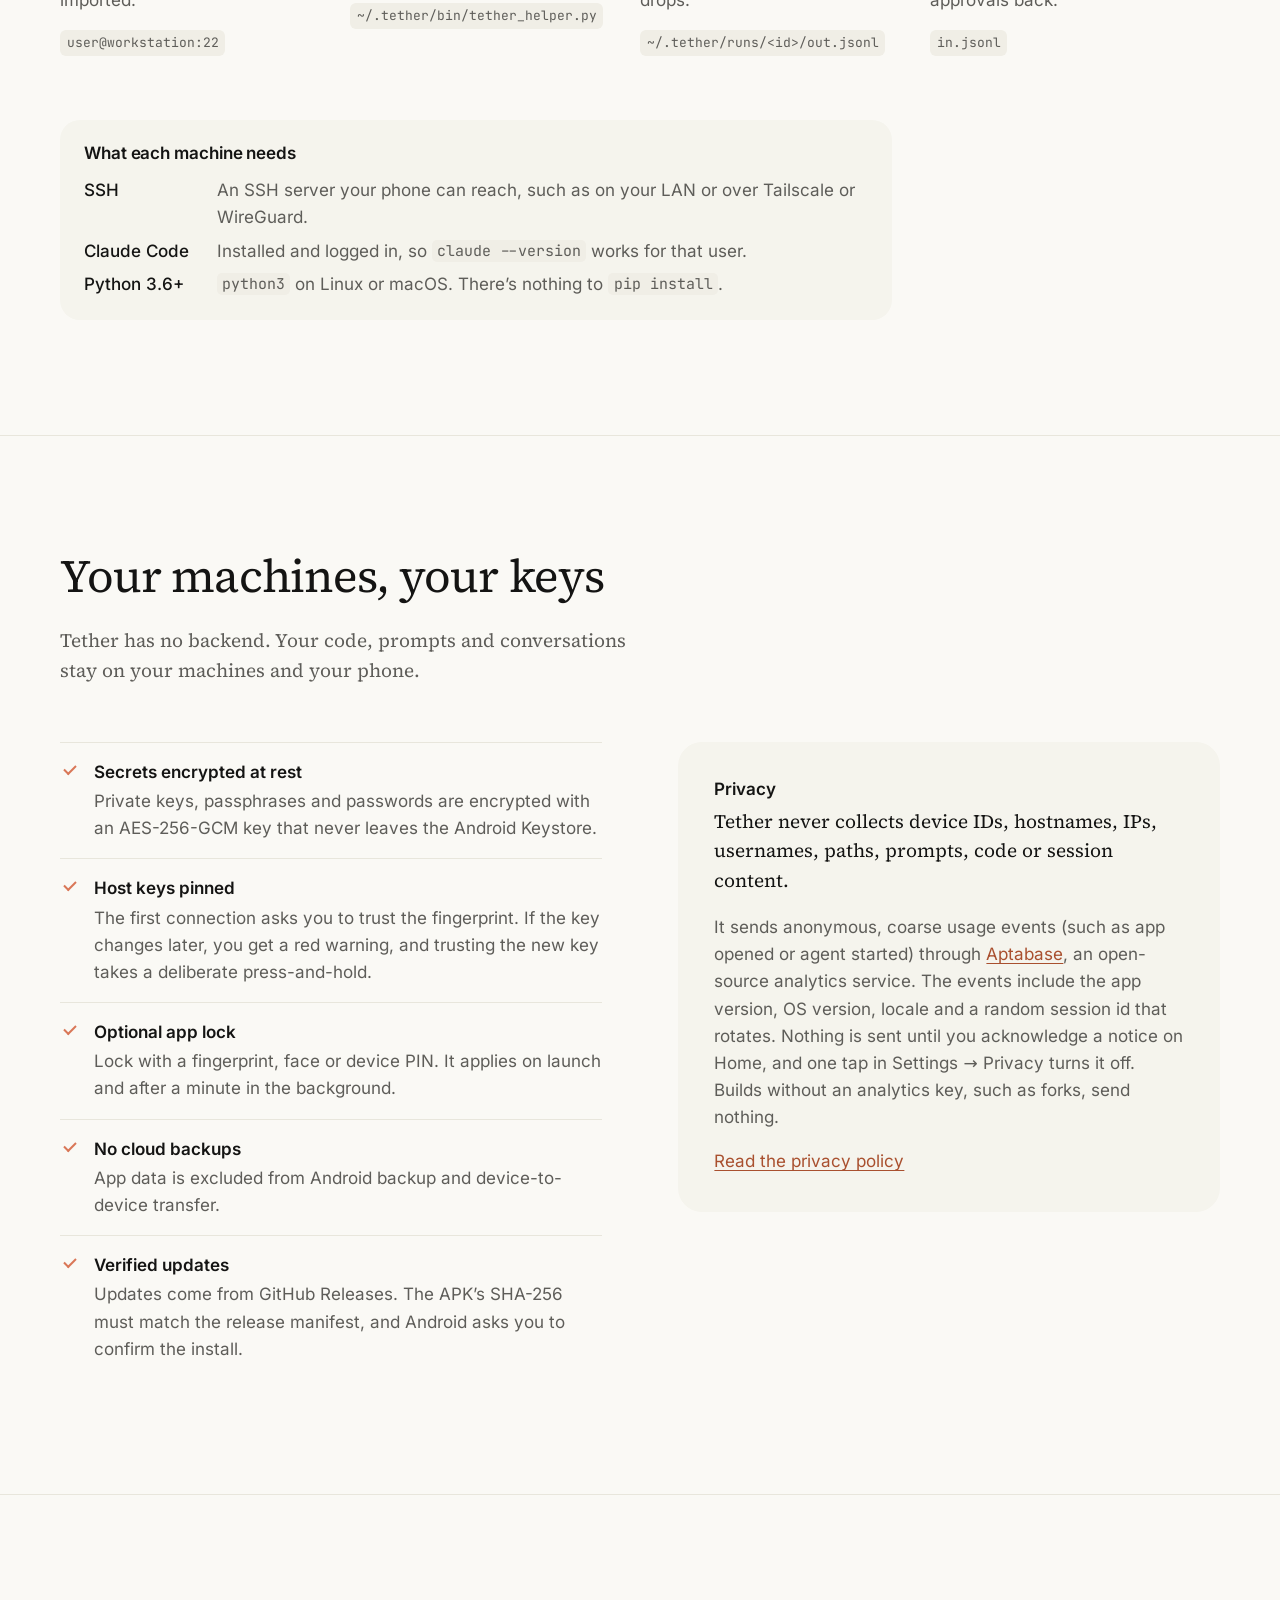
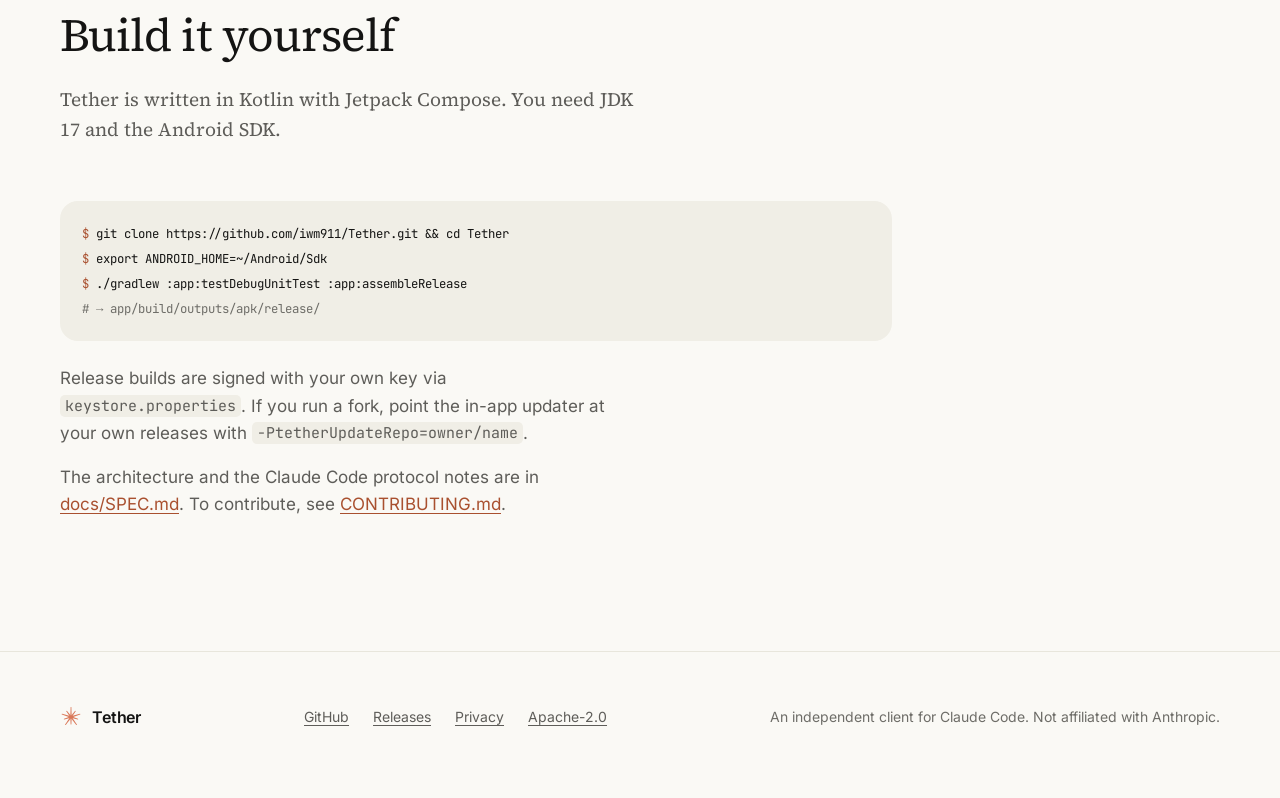
==== commit 6812af50: "Same agents on phone and computer New agents start as `claude --bg` by default, so what the phone st" ====
--- a/site/index.html
+++ b/site/index.html
@@ -180,14 +180,15 @@
           <table class="kinds">
             <caption>Two kinds of agents</caption>
             <thead>
-              <tr><th scope="col"><span class="sr">Capability</span></th><th scope="col">Live (recommended)</th><th scope="col">Background</th></tr>
+              <tr><th scope="col"><span class="sr">Capability</span></th><th scope="col">Background (default)</th><th scope="col">Live</th></tr>
             </thead>
             <tbody>
-              <tr><th scope="row">Runs as</th><td><code>claude -p</code> stream-json, driven by Tether</td><td>native <code>claude --bg</code></td></tr>
-              <tr><th scope="row">Approve tool use from the phone</th><td class="y">Yes, in the chat and from notifications</td><td>No, approvals happen on the computer</td></tr>
-              <tr><th scope="row">Streaming, interrupt, mode and model switch</th><td class="y">Yes</td><td>Stop only</td></tr>
-              <tr><th scope="row">Listed in <code>claude agents</code></th><td>No</td><td class="y">Yes</td></tr>
-              <tr><th scope="row">Reply</th><td>Any time (queues while busy)</td><td>When it’s idle or done</td></tr>
+              <tr><th scope="row">Runs as</th><td>native <code>claude --bg</code></td><td><code>claude -p</code> stream-json, driven by Tether</td></tr>
+              <tr><th scope="row">Approve tool use from the phone</th><td class="y">Yes, in the chat and from notifications</td><td class="y">Yes, in the chat and from notifications</td></tr>
+              <tr><th scope="row">Listed in <code>claude agents</code></th><td class="y">Yes: attach, logs, stop</td><td>Only while it runs</td></tr>
+              <tr><th scope="row">Streaming</th><td>Message by message</td><td class="y">Token by token</td></tr>
+              <tr><th scope="row">Images, rewind, mode and model switch</th><td>No</td><td class="y">Yes</td></tr>
+              <tr><th scope="row">Reply</th><td>Any time (queues while busy)</td><td>Any time (queues while busy)</td></tr>
             </tbody>
           </table>
         </div>
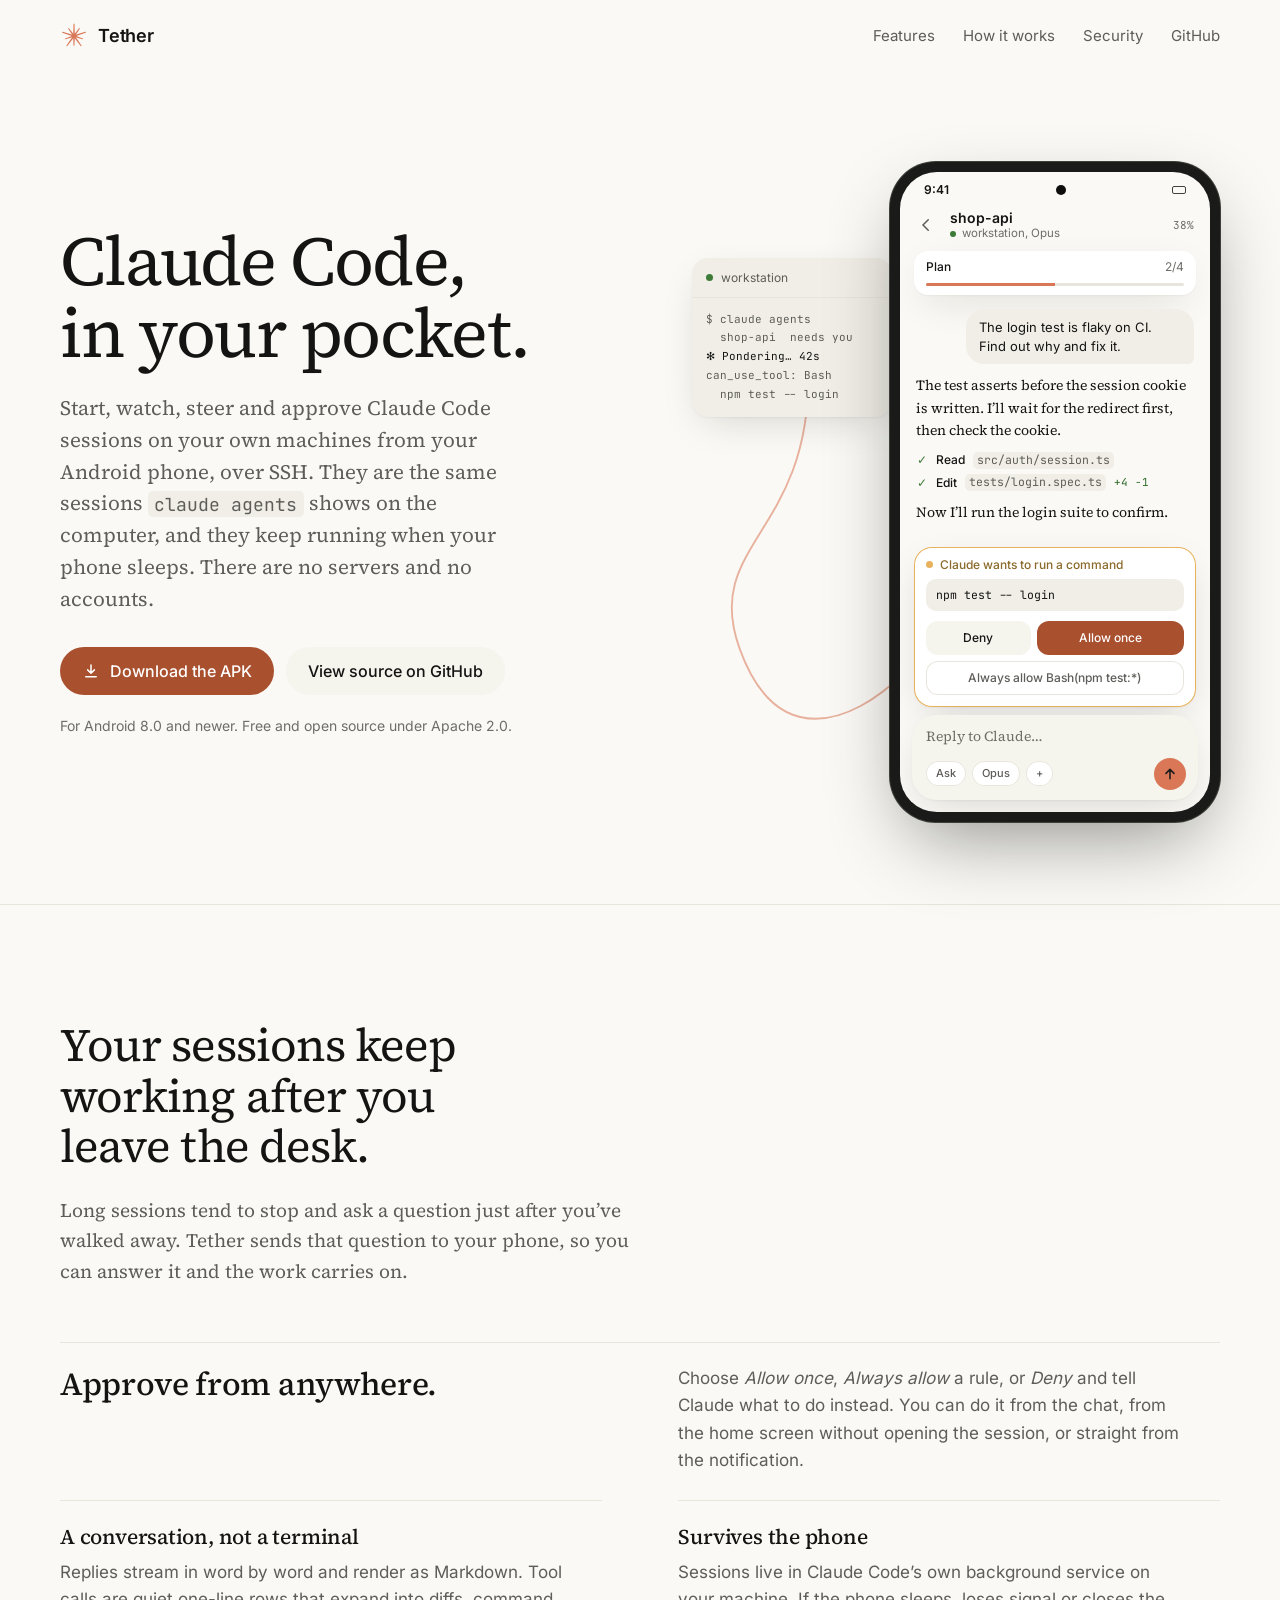
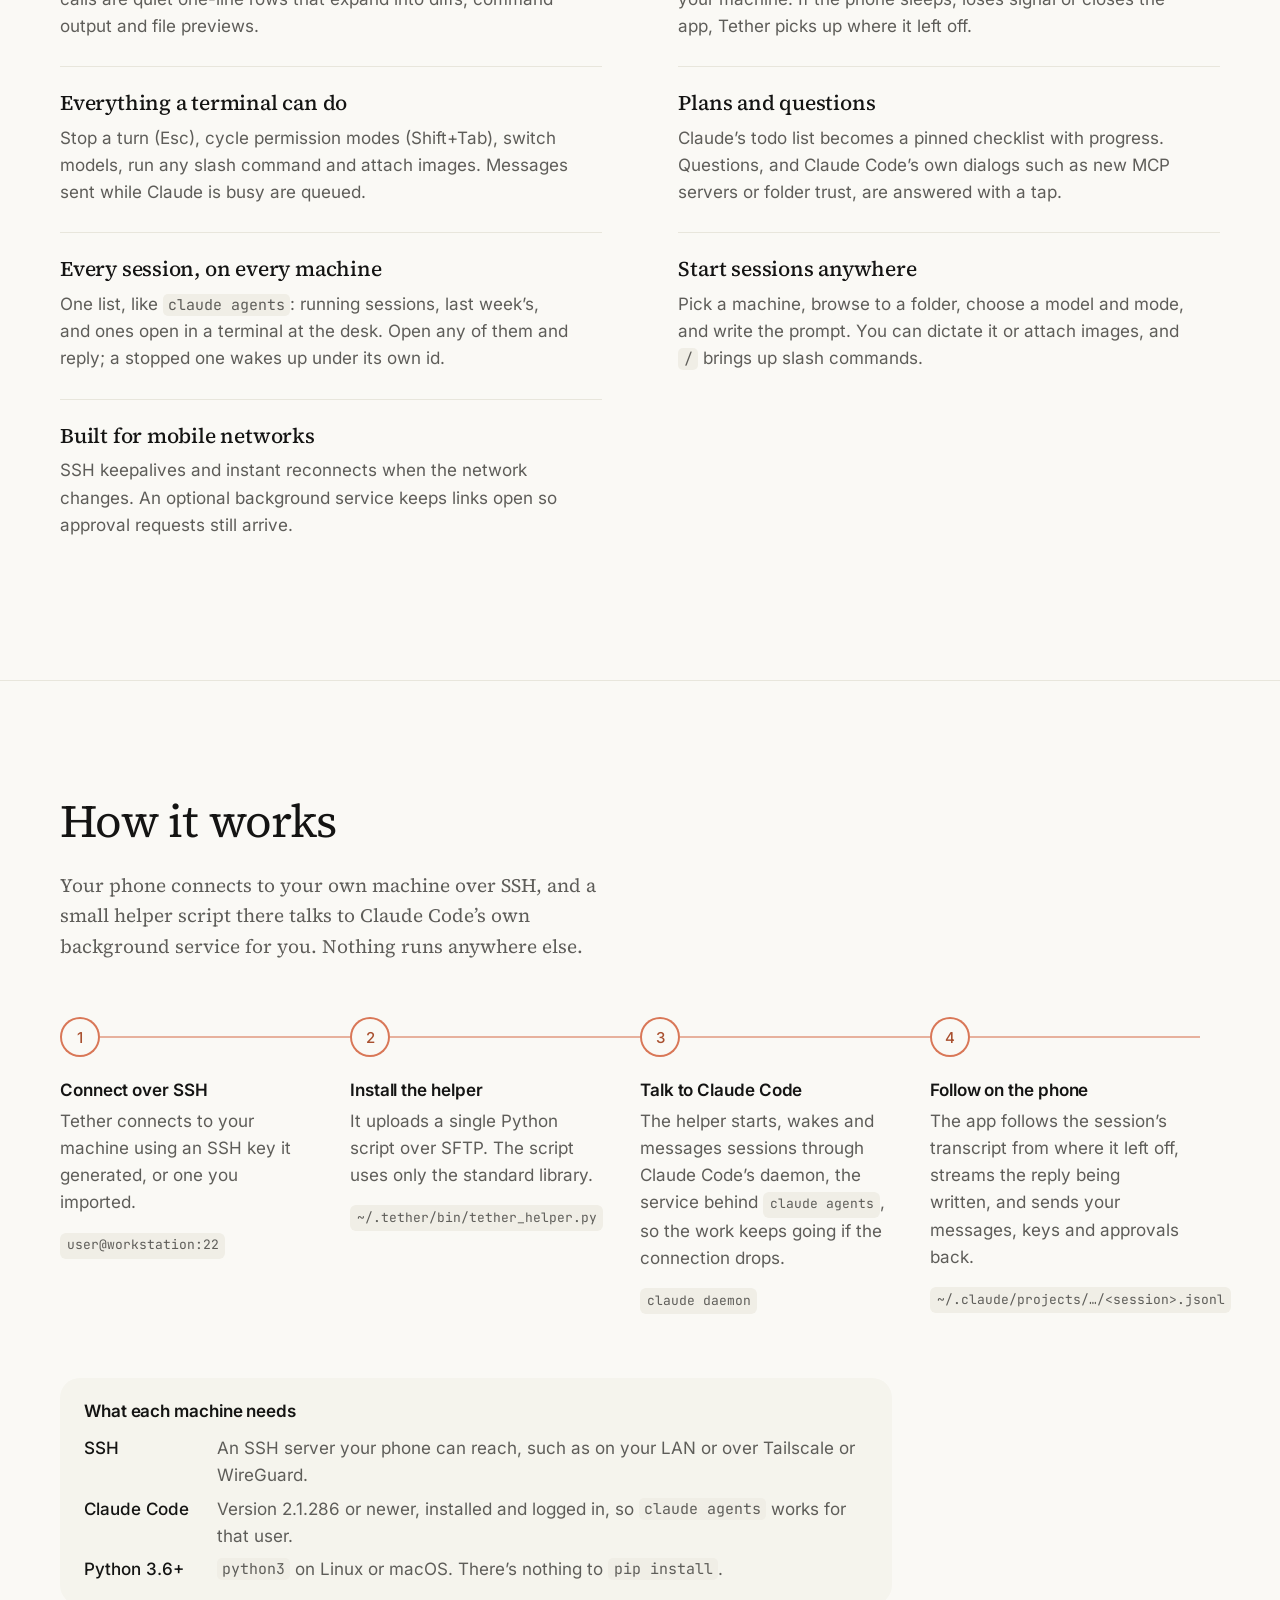
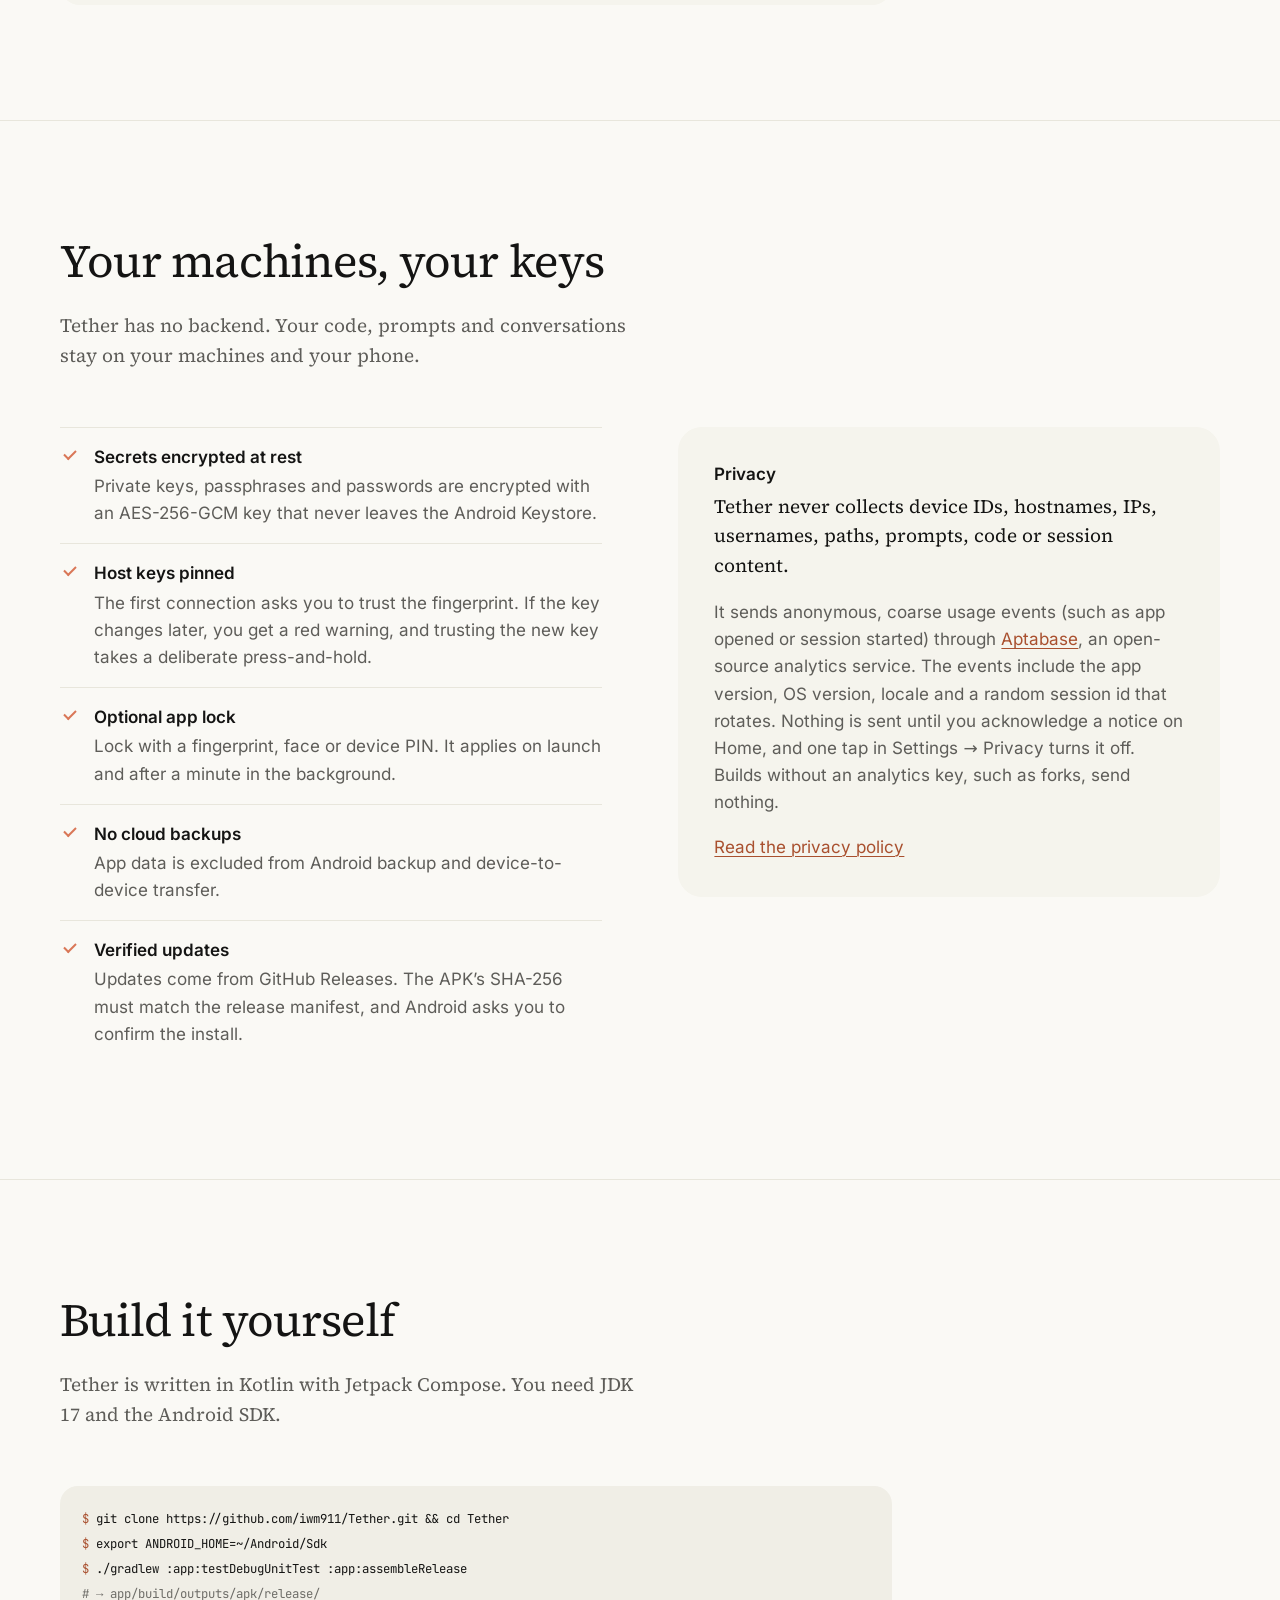
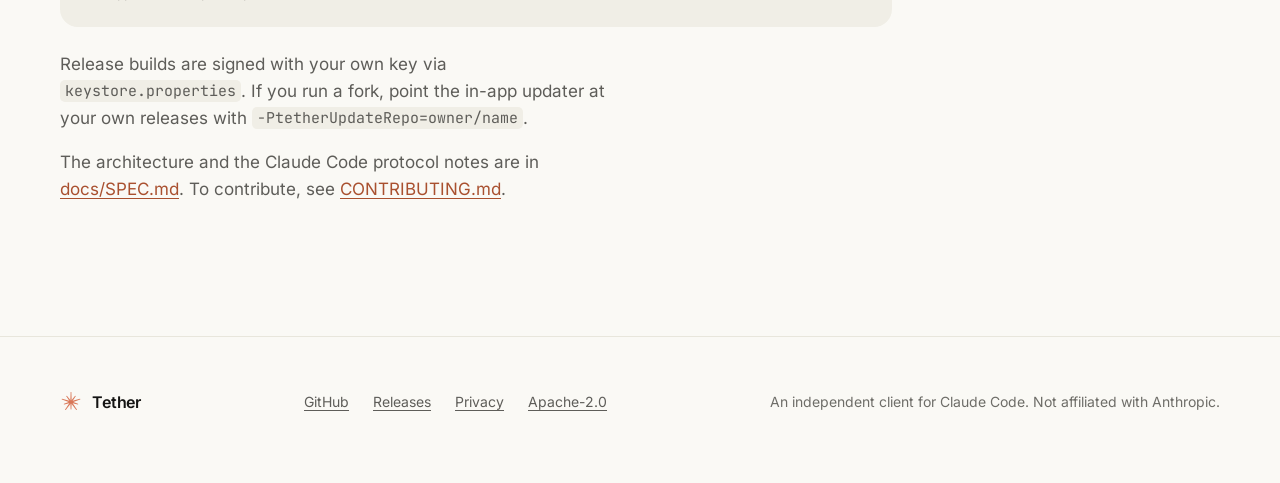
==== commit a82eb748: "WIP: integration, emulator fixes, removal of live runs, partial review fixes Integration: helper/app" ====
--- a/site/index.html
+++ b/site/index.html
@@ -4,12 +4,12 @@
   <meta charset="utf-8">
   <meta name="viewport" content="width=device-width, initial-scale=1">
   <title>Tether: Claude Code in your pocket</title>
-  <meta name="description" content="An open-source Android app that connects to your own machines over SSH, so you can start, watch, steer and approve Claude Code agents from your phone.">
+  <meta name="description" content="An open-source Android app that connects to your own machines over SSH, so you can start, watch, steer and approve Claude Code sessions from your phone.">
   <meta name="color-scheme" content="light dark">
   <meta name="theme-color" content="#FAF9F5" media="(prefers-color-scheme: light)">
   <meta name="theme-color" content="#262624" media="(prefers-color-scheme: dark)">
   <meta property="og:title" content="Tether: Claude Code in your pocket">
-  <meta property="og:description" content="Start, watch, steer and approve Claude Code agents on your own machines, from your Android phone, over SSH.">
+  <meta property="og:description" content="Start, watch, steer and approve Claude Code sessions on your own machines, from your Android phone, over SSH.">
   <meta property="og:type" content="website">
   <link rel="icon" href="favicon.svg" type="image/svg+xml">
   <link rel="preload" href="fonts/source_serif_regular.ttf" as="font" type="font/ttf" crossorigin>
@@ -57,7 +57,7 @@
     <div class="wrap hero" id="top">
       <div>
         <h1>Claude Code, in your pocket.</h1>
-        <p class="lede">Start, watch, steer and approve Claude Code agents on your own machines from your Android phone, over SSH. Agents keep running when your phone sleeps. There are no servers and no accounts.</p>
+        <p class="lede">Start, watch, steer and approve Claude Code sessions on your own machines from your Android phone, over SSH. They are the same sessions <code>claude agents</code> shows on the computer, and they keep running when your phone sleeps. There are no servers and no accounts.</p>
         <div class="actions">
           <a class="btn btn-primary" href="https://github.com/iwm911/Tether/releases/latest">
             <svg viewBox="0 0 24 24" aria-hidden="true" fill="none" stroke="currentColor" stroke-width="2" stroke-linecap="round" stroke-linejoin="round"><path d="M12 4v11m0 0-4.5-4.5M12 15l4.5-4.5M5 19.5h14"/></svg>
@@ -76,8 +76,8 @@
 
         <div class="machine" aria-hidden="true">
           <div class="mhead"><span class="dot"></span>workstation</div>
-<pre>$ tail -f in.jsonl |
-    claude -p …
+<pre>$ claude agents
+  shop-api  needs you
 <b>✻ Pondering… 42s</b>
 can_use_tool: Bash
   npm test -- login</pre>
@@ -133,41 +133,37 @@
     <section id="features" aria-labelledby="features-h">
       <div class="wrap">
         <div class="sec-head">
-          <h2 id="features-h">Your agents keep working after you leave the desk.</h2>
-          <p>Long runs tend to stop and ask a question just after you’ve walked away. Tether sends that question to your phone, so you can answer it and the run carries on.</p>
+          <h2 id="features-h">Your sessions keep working after you leave the desk.</h2>
+          <p>Long sessions tend to stop and ask a question just after you’ve walked away. Tether sends that question to your phone, so you can answer it and the work carries on.</p>
         </div>
 
         <dl class="features">
           <div class="lead">
             <dt>Approve from anywhere.</dt>
-            <dd>Choose <em>Allow once</em>, <em>Always allow</em> a rule, or <em>Deny</em> and tell Claude what to do instead. You can do it from the chat, from the home screen without opening the agent, or straight from the notification.</dd>
+            <dd>Choose <em>Allow once</em>, <em>Always allow</em> a rule, or <em>Deny</em> and tell Claude what to do instead. You can do it from the chat, from the home screen without opening the session, or straight from the notification.</dd>
           </div>
           <div>
             <dt>A conversation, not a terminal</dt>
-            <dd>Replies render as Markdown. Tool calls are quiet one-line rows that expand into diffs, command output and file previews.</dd>
+            <dd>Replies stream in word by word and render as Markdown. Tool calls are quiet one-line rows that expand into diffs, command output and file previews.</dd>
           </div>
           <div>
             <dt>Survives the phone</dt>
-            <dd>Agents run detached on your machine. If the phone sleeps, loses signal or closes the app, Tether re-attaches where it left off.</dd>
-          </div>
-          <div>
-            <dt>Steer while it runs</dt>
-            <dd>Stop a turn, cycle permission modes (Ask, Accept edits, Plan, Auto) and switch models mid-run. Messages sent while Claude is busy are queued.</dd>
+            <dd>Sessions live in Claude Code’s own background service on your machine. If the phone sleeps, loses signal or closes the app, Tether picks up where it left off.</dd>
+          </div>
+          <div>
+            <dt>Everything a terminal can do</dt>
+            <dd>Stop a turn (Esc), cycle permission modes (Shift+Tab), switch models, run any slash command and attach images. Messages sent while Claude is busy are queued.</dd>
           </div>
           <div>
             <dt>Plans and questions</dt>
-            <dd>Claude’s todo list becomes a pinned checklist with progress. When Claude asks a question, you answer by tapping a choice.</dd>
+            <dd>Claude’s todo list becomes a pinned checklist with progress. Questions, and Claude Code’s own dialogs such as new MCP servers or folder trust, are answered with a tap.</dd>
           </div>
           <div>
             <dt>Every session, on every machine</dt>
-            <dd>Browse past Claude Code sessions, including ones started at the desk, and continue any of them from the phone.</dd>
-          </div>
-          <div>
-            <dt>Branch and retry</dt>
-            <dd>Edit an earlier message and branch from it. You see Claude Code’s file checkpoints first and choose whether to restore files.</dd>
-          </div>
-          <div>
-            <dt>Start agents anywhere</dt>
+            <dd>One list, like <code>claude agents</code>: running sessions, last week’s, and ones open in a terminal at the desk. Open any of them and reply; a stopped one wakes up under its own id.</dd>
+          </div>
+          <div>
+            <dt>Start sessions anywhere</dt>
             <dd>Pick a machine, browse to a folder, choose a model and mode, and write the prompt. You can dictate it or attach images, and <code>/</code> brings up slash commands.</dd>
           </div>
           <div>
@@ -175,23 +171,6 @@
             <dd>SSH keepalives and instant reconnects when the network changes. An optional background service keeps links open so approval requests still arrive.</dd>
           </div>
         </dl>
-
-        <div class="table-scroll">
-          <table class="kinds">
-            <caption>Two kinds of agents</caption>
-            <thead>
-              <tr><th scope="col"><span class="sr">Capability</span></th><th scope="col">Background (default)</th><th scope="col">Live</th></tr>
-            </thead>
-            <tbody>
-              <tr><th scope="row">Runs as</th><td>native <code>claude --bg</code></td><td><code>claude -p</code> stream-json, driven by Tether</td></tr>
-              <tr><th scope="row">Approve tool use from the phone</th><td class="y">Yes, in the chat and from notifications</td><td class="y">Yes, in the chat and from notifications</td></tr>
-              <tr><th scope="row">Listed in <code>claude agents</code></th><td class="y">Yes: attach, logs, stop</td><td>Only while it runs</td></tr>
-              <tr><th scope="row">Streaming</th><td>Message by message</td><td class="y">Token by token</td></tr>
-              <tr><th scope="row">Images, rewind, mode and model switch</th><td>No</td><td class="y">Yes</td></tr>
-              <tr><th scope="row">Reply</th><td>Any time (queues while busy)</td><td>Any time (queues while busy)</td></tr>
-            </tbody>
-          </table>
-        </div>
       </div>
     </section>
 
@@ -199,7 +178,7 @@
       <div class="wrap">
         <div class="sec-head">
           <h2 id="how-h">How it works</h2>
-          <p>Your phone connects to your own machine over SSH, and a small helper script there starts Claude Code for you. Nothing runs anywhere else.</p>
+          <p>Your phone connects to your own machine over SSH, and a small helper script there talks to Claude Code’s own background service for you. Nothing runs anywhere else.</p>
         </div>
 
         <ol class="chain">
@@ -214,14 +193,14 @@
             <code>~/.tether/bin/tether_helper.py</code>
           </li>
           <li>
-            <h3>Start Claude Code</h3>
-            <p>The helper starts Claude Code detached from SSH, so the run keeps going if the connection drops.</p>
-            <code>~/.tether/runs/&lt;id&gt;/out.jsonl</code>
+            <h3>Talk to Claude Code</h3>
+            <p>The helper starts, wakes and messages sessions through Claude Code’s daemon, the service behind <code>claude agents</code>, so the work keeps going if the connection drops.</p>
+            <code>claude daemon</code>
           </li>
           <li>
             <h3>Follow on the phone</h3>
-            <p>The app follows the output from where it left off, and sends your replies and approvals back.</p>
-            <code>in.jsonl</code>
+            <p>The app follows the session’s transcript from where it left off, streams the reply being written, and sends your messages, keys and approvals back.</p>
+            <code>~/.claude/projects/…/&lt;session&gt;.jsonl</code>
           </li>
         </ol>
 
@@ -229,7 +208,7 @@
           <h3>What each machine needs</h3>
           <dl>
           <dt>SSH</dt><dd>An SSH server your phone can reach, such as on your LAN or over Tailscale or WireGuard.</dd>
-          <dt>Claude Code</dt><dd>Installed and logged in, so <code>claude --version</code> works for that user.</dd>
+          <dt>Claude Code</dt><dd>Version 2.1.286 or newer, installed and logged in, so <code>claude agents</code> works for that user.</dd>
           <dt>Python 3.6+</dt><dd><code>python3</code> on Linux or macOS. There’s nothing to <code>pip install</code>.</dd>
           </dl>
         </div>
@@ -255,7 +234,7 @@
           <div class="privacy">
             <h3>Privacy</h3>
             <p class="never">Tether never collects device IDs, hostnames, IPs, usernames, paths, prompts, code or session content.</p>
-            <p>It sends anonymous, coarse usage events (such as app opened or agent started) through <a href="https://aptabase.com">Aptabase</a>, an open-source analytics service. The events include the app version, OS version, locale and a random session id that rotates. Nothing is sent until you acknowledge a notice on Home, and one tap in Settings → Privacy turns it off. Builds without an analytics key, such as forks, send nothing.</p>
+            <p>It sends anonymous, coarse usage events (such as app opened or session started) through <a href="https://aptabase.com">Aptabase</a>, an open-source analytics service. The events include the app version, OS version, locale and a random session id that rotates. Nothing is sent until you acknowledge a notice on Home, and one tap in Settings → Privacy turns it off. Builds without an analytics key, such as forks, send nothing.</p>
             <p><a href="https://github.com/iwm911/Tether/blob/main/PRIVACY.md">Read the privacy policy</a></p>
           </div>
         </div>
--- a/site/style.css
+++ b/site/style.css
@@ -212,14 +212,6 @@
 .features .lead { grid-column: 1 / -1; display: grid; grid-template-columns: minmax(0, 1fr) minmax(0, 1fr); column-gap: inherit; }
 .features .lead dt { font-size: clamp(1.5rem, 2.6vw, 2rem); line-height: 1.2; }
 
-/* Two kinds of agents */
-.kinds { width: 100%; border-collapse: collapse; margin-top: clamp(40px, 6vw, 64px); font-size: .9375rem; }
-.kinds caption { text-align: left; font: 500 1.3125rem/1.3 var(--serif); padding-bottom: 14px; }
-.kinds th, .kinds td { text-align: left; padding: 12px 16px 12px 0; border-bottom: 1px solid var(--hairline); vertical-align: top; }
-.kinds thead th { font-weight: 600; }
-.kinds tbody th { font-weight: 400; color: var(--muted); }
-.kinds .y { color: var(--ok); }
-.table-scroll { overflow-x: auto; }
 
 /* How it works: a real sequence, so it is numbered. The tether line runs through it. */
 .chain { list-style: none; margin: 0; padding: 0; display: grid; grid-template-columns: repeat(4, minmax(0, 1fr)); gap: 0; position: relative; counter-reset: step; }
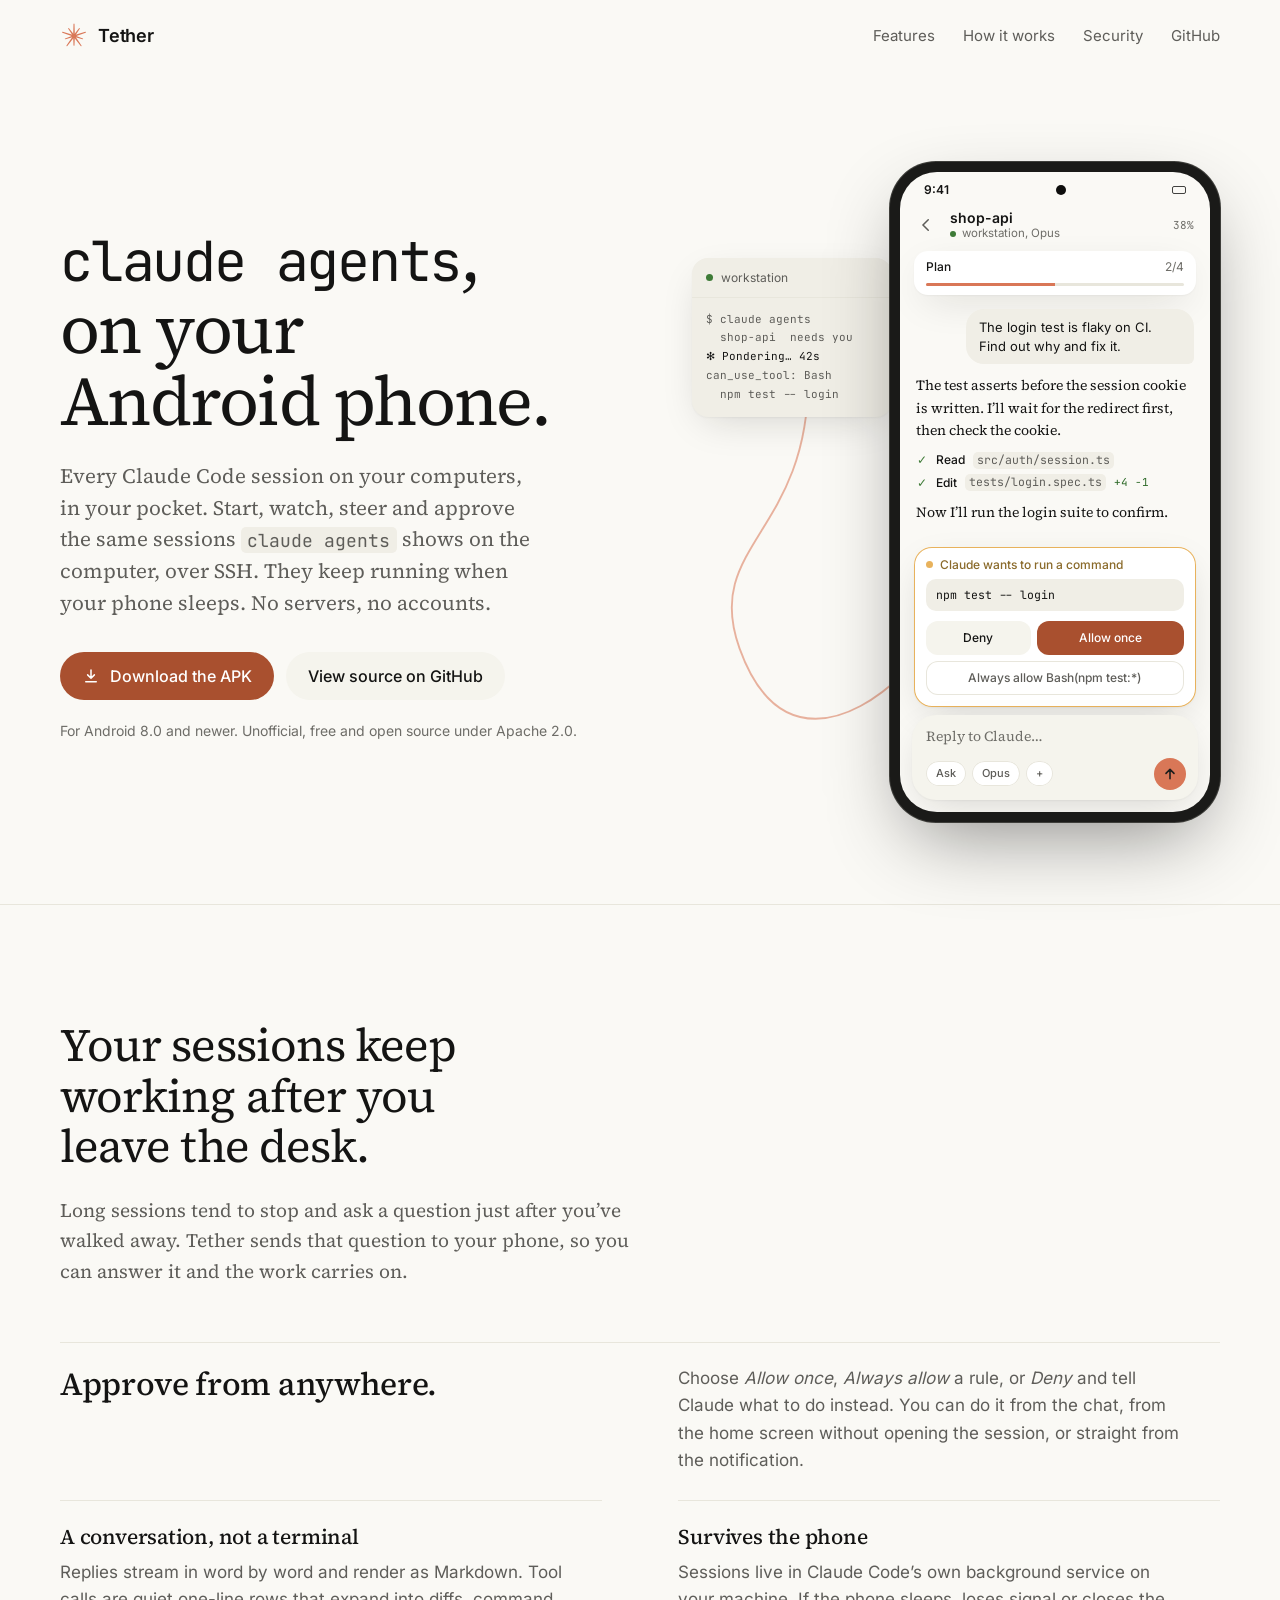
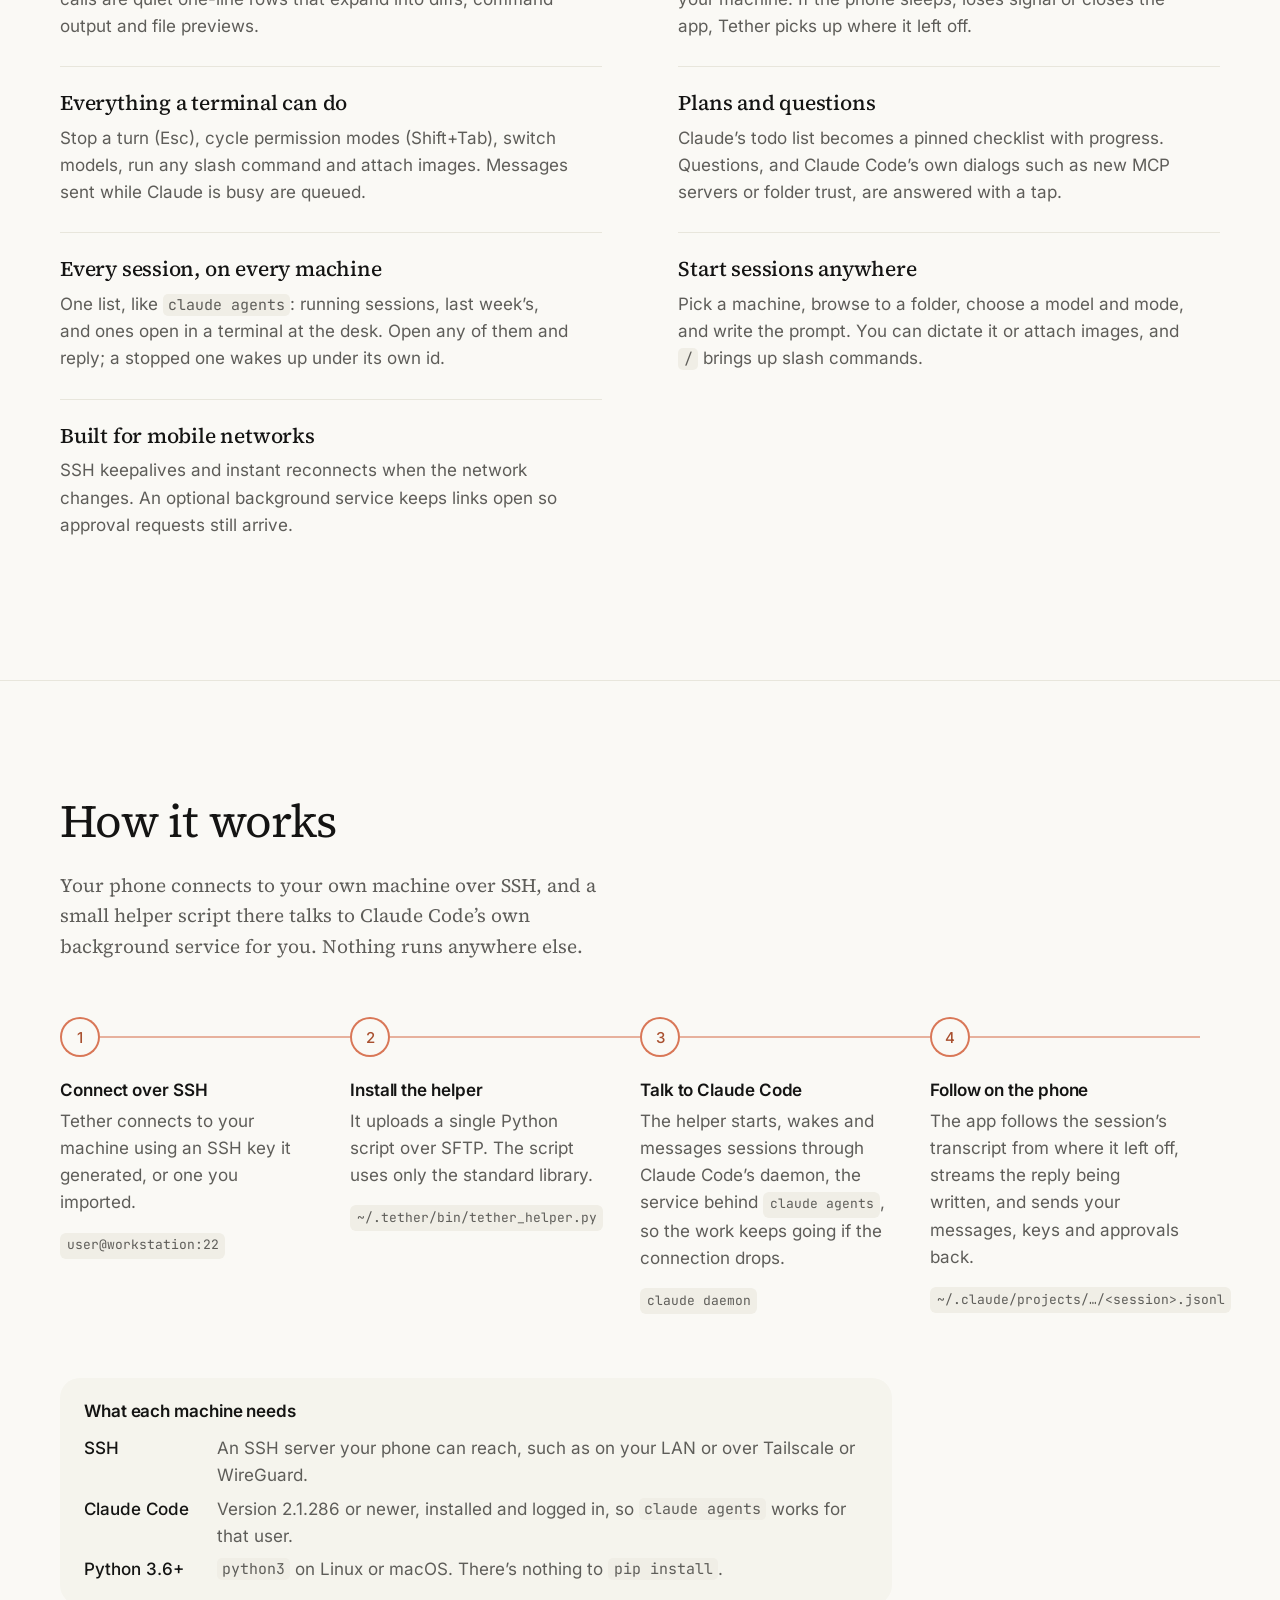
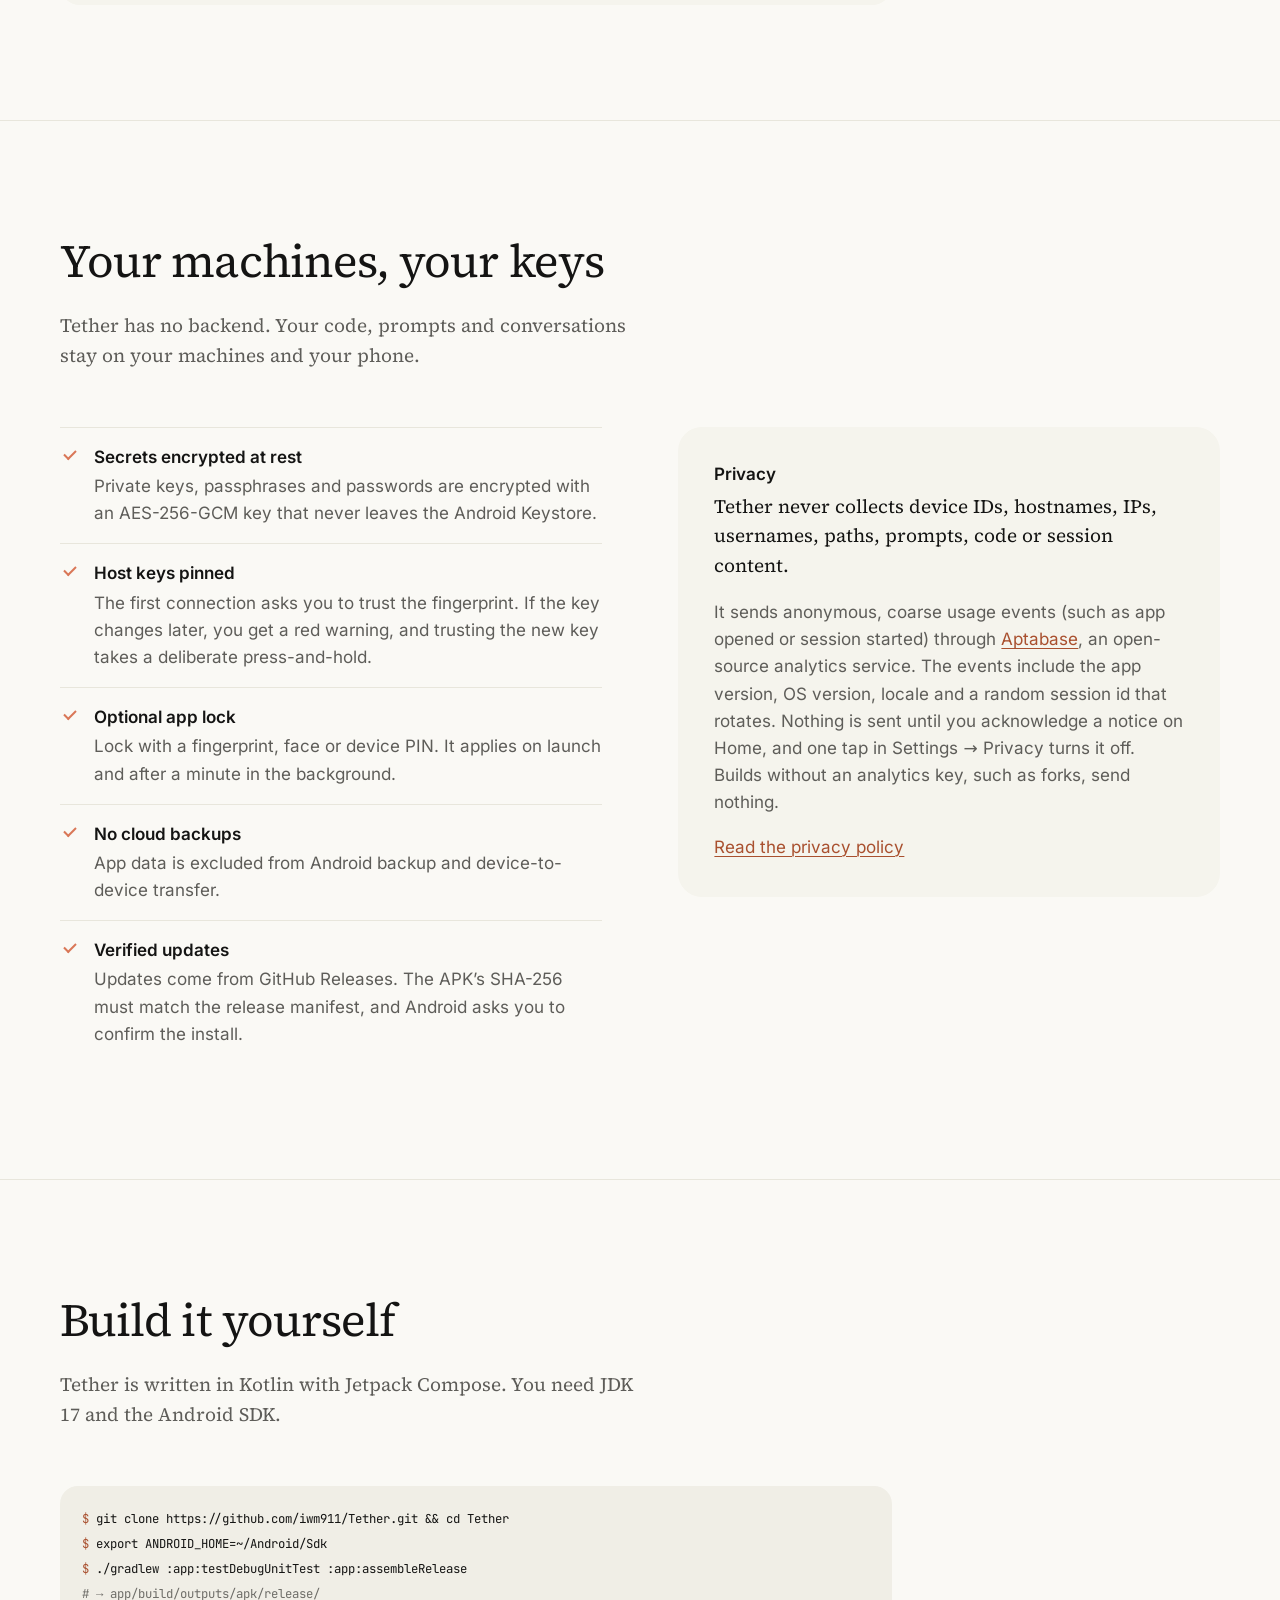
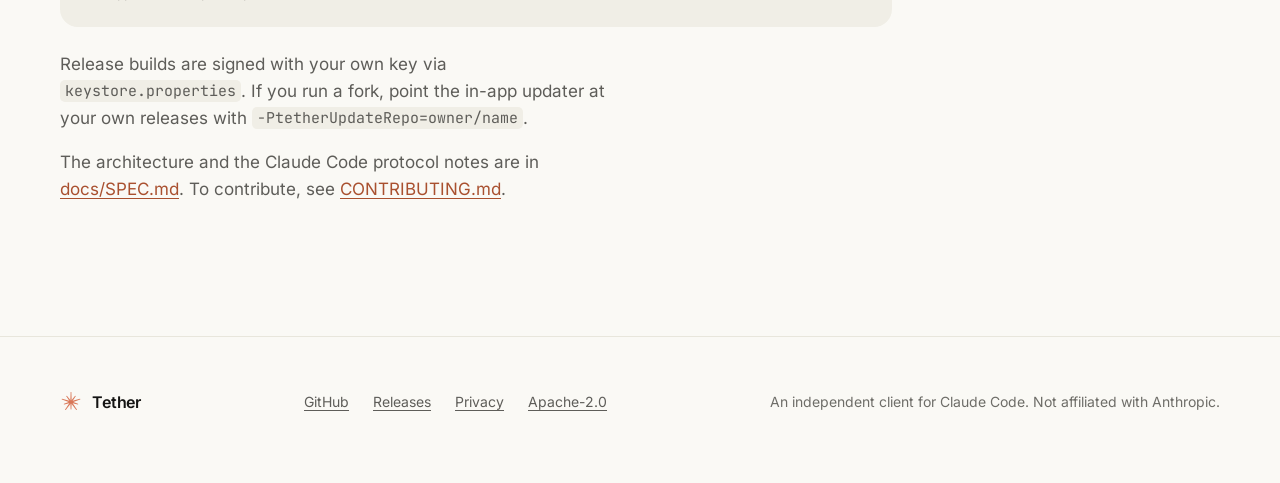
==== commit ccd3d426: "Pitch the site as an unofficial claude agents for Android Co-Authored-By: Claude Opus 5.5 <noreply@a" ====
--- a/site/index.html
+++ b/site/index.html
@@ -3,13 +3,13 @@
 <head>
   <meta charset="utf-8">
   <meta name="viewport" content="width=device-width, initial-scale=1">
-  <title>Tether: Claude Code in your pocket</title>
-  <meta name="description" content="An open-source Android app that connects to your own machines over SSH, so you can start, watch, steer and approve Claude Code sessions from your phone.">
+  <title>Tether: claude agents for Android</title>
+  <meta name="description" content="Unofficial claude agents for Android. An open-source app that connects to your own machines over SSH, so you can start, watch, steer and approve Claude Code sessions from your phone.">
   <meta name="color-scheme" content="light dark">
   <meta name="theme-color" content="#FAF9F5" media="(prefers-color-scheme: light)">
   <meta name="theme-color" content="#262624" media="(prefers-color-scheme: dark)">
-  <meta property="og:title" content="Tether: Claude Code in your pocket">
-  <meta property="og:description" content="Start, watch, steer and approve Claude Code sessions on your own machines, from your Android phone, over SSH.">
+  <meta property="og:title" content="Tether: claude agents for Android">
+  <meta property="og:description" content="Unofficial claude agents for Android: start, watch, steer and approve Claude Code sessions on your own machines, over SSH.">
   <meta property="og:type" content="website">
   <link rel="icon" href="favicon.svg" type="image/svg+xml">
   <link rel="preload" href="fonts/source_serif_regular.ttf" as="font" type="font/ttf" crossorigin>
@@ -56,8 +56,8 @@
   <main id="main">
     <div class="wrap hero" id="top">
       <div>
-        <h1>Claude Code, in your pocket.</h1>
-        <p class="lede">Start, watch, steer and approve Claude Code sessions on your own machines from your Android phone, over SSH. They are the same sessions <code>claude agents</code> shows on the computer, and they keep running when your phone sleeps. There are no servers and no accounts.</p>
+        <h1><code>claude agents</code>, on your Android phone.</h1>
+        <p class="lede">Every Claude Code session on your computers, in your pocket. Start, watch, steer and approve the same sessions <code>claude agents</code> shows on the computer, over SSH. They keep running when your phone sleeps. No servers, no accounts.</p>
         <div class="actions">
           <a class="btn btn-primary" href="https://github.com/iwm911/Tether/releases/latest">
             <svg viewBox="0 0 24 24" aria-hidden="true" fill="none" stroke="currentColor" stroke-width="2" stroke-linecap="round" stroke-linejoin="round"><path d="M12 4v11m0 0-4.5-4.5M12 15l4.5-4.5M5 19.5h14"/></svg>
@@ -65,7 +65,7 @@
           </a>
           <a class="btn btn-quiet" href="https://github.com/iwm911/Tether">View source on GitHub</a>
         </div>
-        <p class="fine">For Android 8.0 and newer. Free and open source under Apache 2.0.</p>
+        <p class="fine">For Android 8.0 and newer. Unofficial, free and open source under Apache 2.0.</p>
       </div>
 
       <div class="stage" role="img" aria-label="Tether on a phone, tethered to a workstation. The workstation runs Claude Code. On the phone, Claude has explained a fix, edited two files, and is asking permission to run npm test, with Deny, Allow once and Always allow buttons.">
--- a/site/style.css
+++ b/site/style.css
@@ -118,6 +118,7 @@
   font: 400 clamp(2.75rem, 5.4vw, 4.5rem)/1.04 var(--serif); letter-spacing: -.025em; margin: 0 0 .35em;
   text-wrap: balance;
 }
+.hero h1 code { font: 400 .8em/1 var(--mono); letter-spacing: -.04em; }
 .hero .lede { font: 400 clamp(1.125rem, 1.6vw, 1.3125rem)/1.55 var(--serif); color: var(--muted); max-width: 30rem; margin: 0 0 2rem; }
 .hero .actions { display: flex; flex-wrap: wrap; gap: 12px; margin-bottom: 1.25rem; }
 .hero .fine { color: var(--faint); font-size: .875rem; margin: 0; }
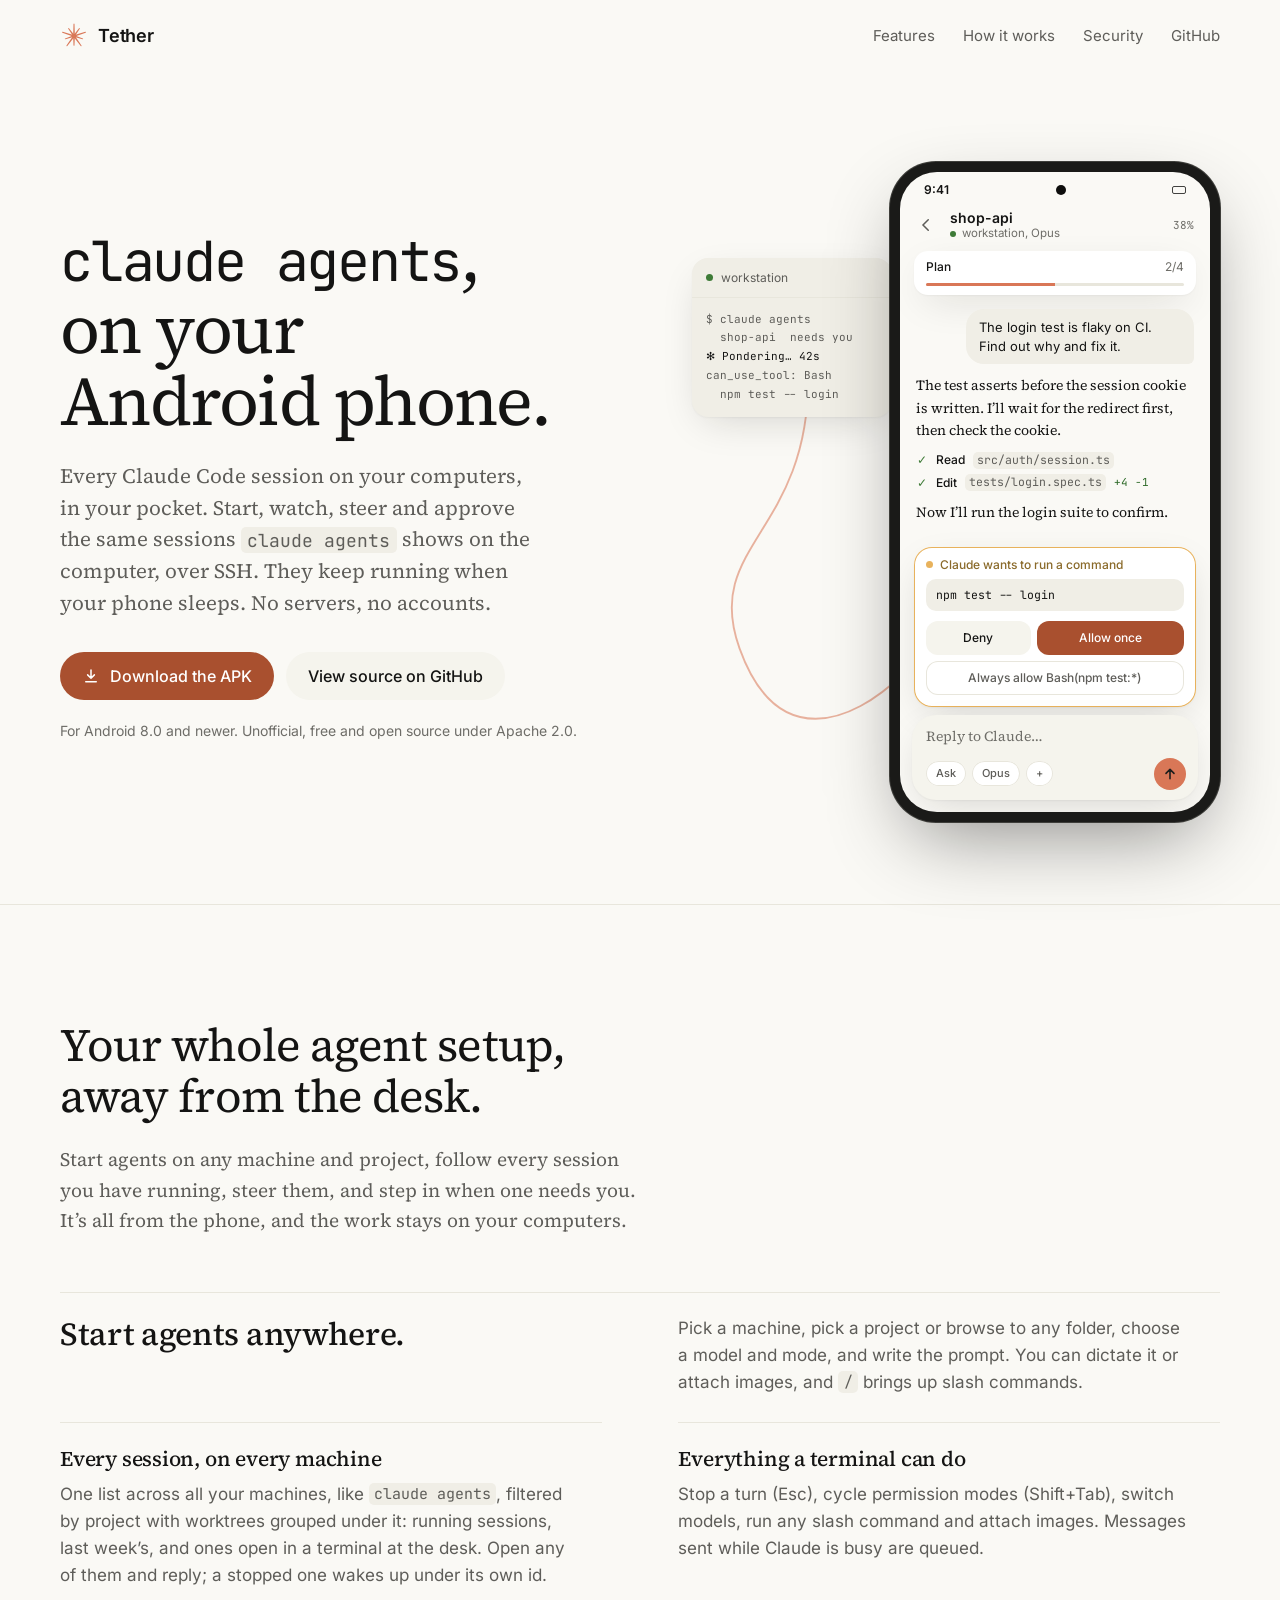
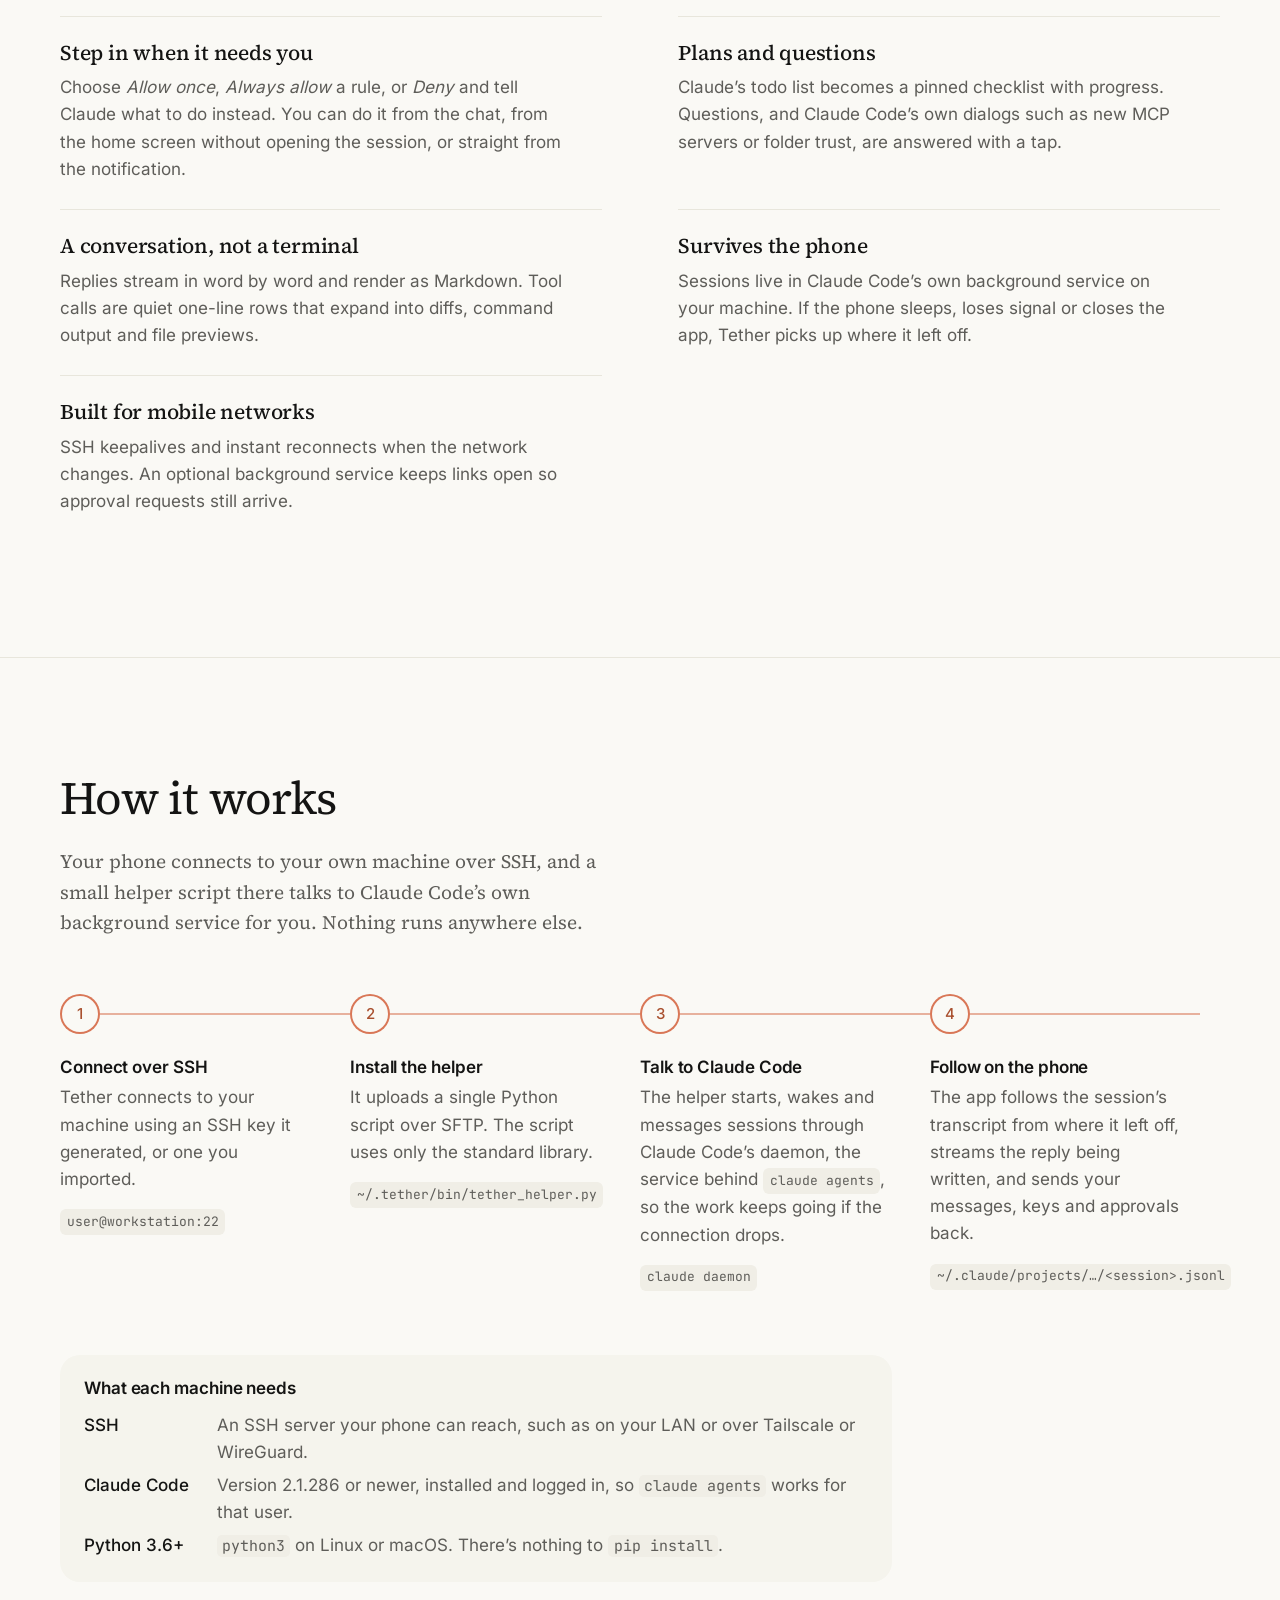
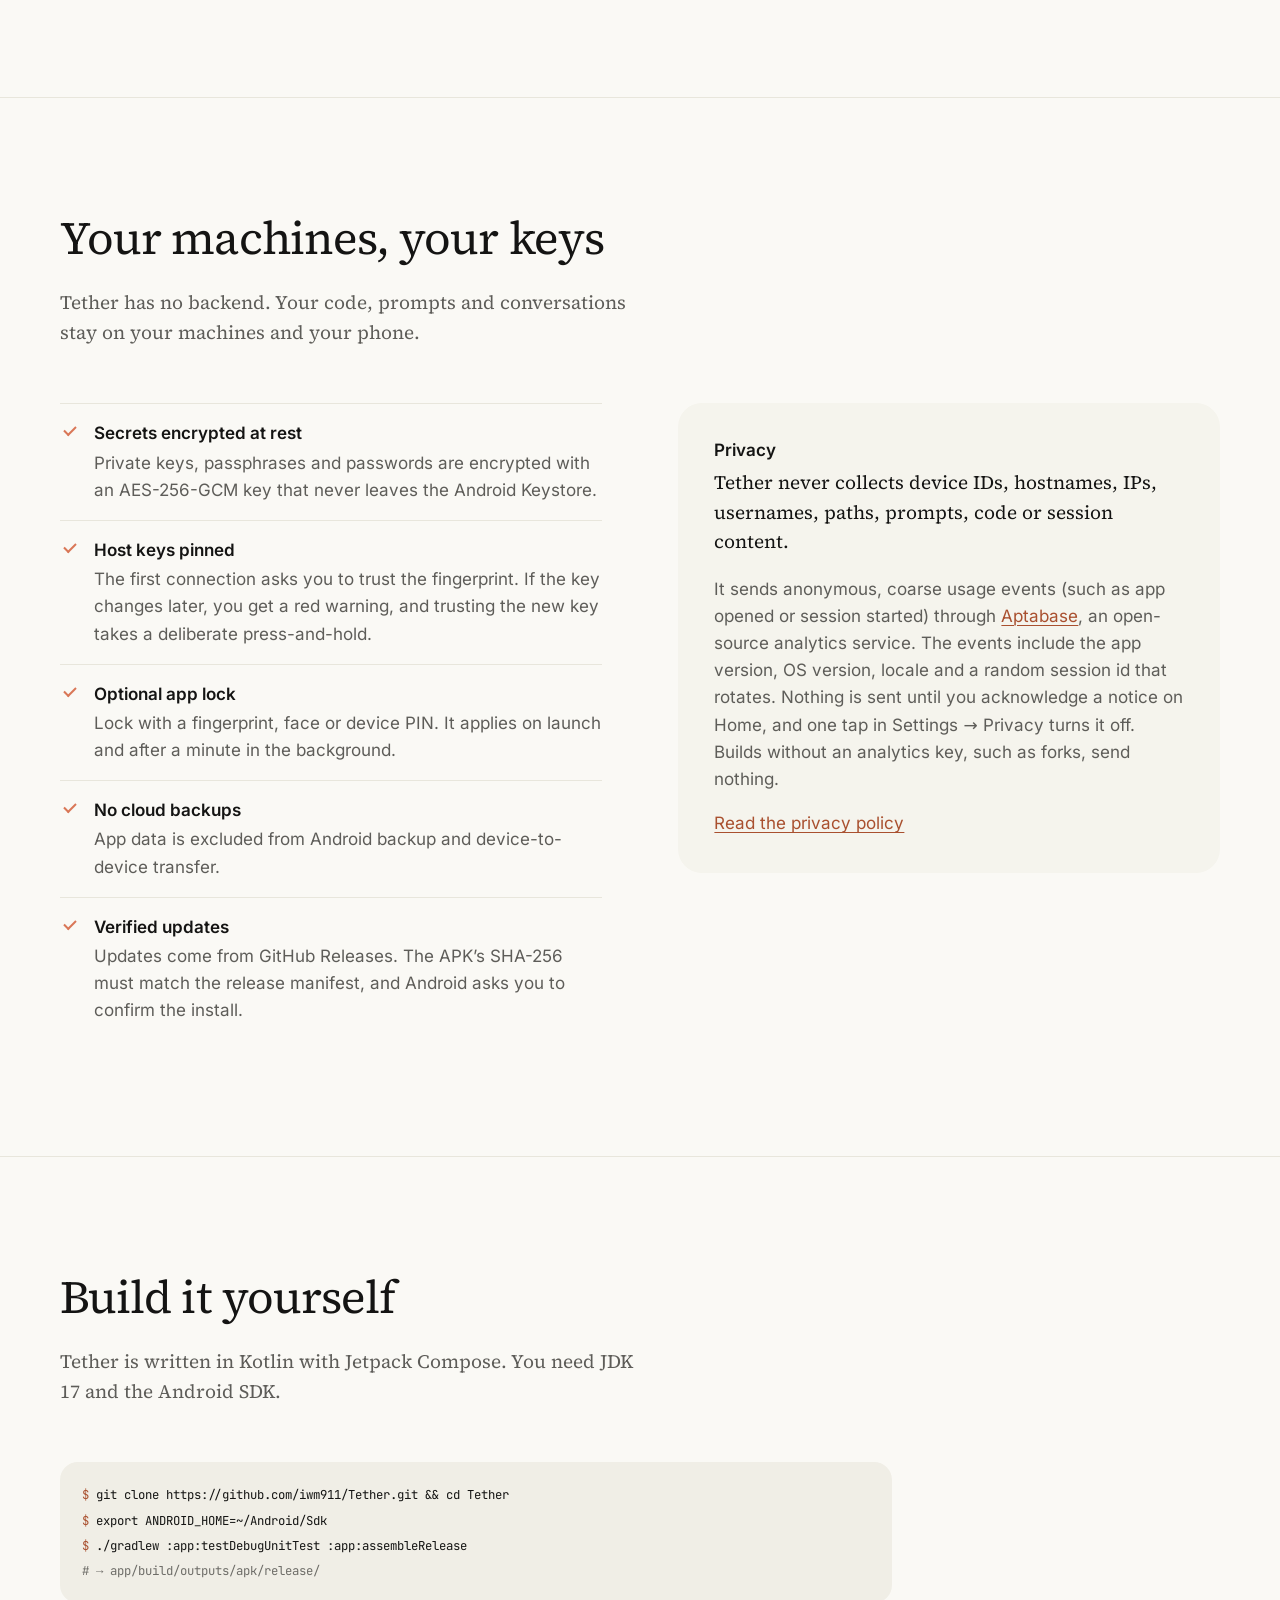
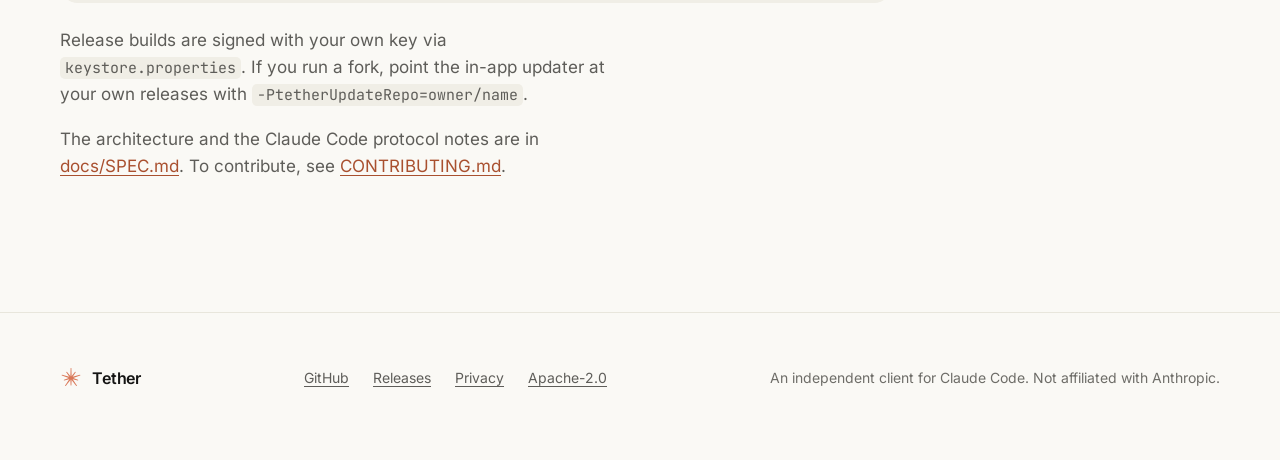
==== commit 097c5cf0: "Lead the pitch with running agents from the phone, not just approvals The README idea section and th" ====
--- a/site/index.html
+++ b/site/index.html
@@ -133,14 +133,30 @@
     <section id="features" aria-labelledby="features-h">
       <div class="wrap">
         <div class="sec-head">
-          <h2 id="features-h">Your sessions keep working after you leave the desk.</h2>
-          <p>Long sessions tend to stop and ask a question just after you’ve walked away. Tether sends that question to your phone, so you can answer it and the work carries on.</p>
+          <h2 id="features-h">Your whole agent setup, away from the desk.</h2>
+          <p>Start agents on any machine and project, follow every session you have running, steer them, and step in when one needs you. It’s all from the phone, and the work stays on your computers.</p>
         </div>
 
         <dl class="features">
           <div class="lead">
-            <dt>Approve from anywhere.</dt>
+            <dt>Start agents anywhere.</dt>
+            <dd>Pick a machine, pick a project or browse to any folder, choose a model and mode, and write the prompt. You can dictate it or attach images, and <code>/</code> brings up slash commands.</dd>
+          </div>
+          <div>
+            <dt>Every session, on every machine</dt>
+            <dd>One list across all your machines, like <code>claude agents</code>, filtered by project with worktrees grouped under it: running sessions, last week’s, and ones open in a terminal at the desk. Open any of them and reply; a stopped one wakes up under its own id.</dd>
+          </div>
+          <div>
+            <dt>Everything a terminal can do</dt>
+            <dd>Stop a turn (Esc), cycle permission modes (Shift+Tab), switch models, run any slash command and attach images. Messages sent while Claude is busy are queued.</dd>
+          </div>
+          <div>
+            <dt>Step in when it needs you</dt>
             <dd>Choose <em>Allow once</em>, <em>Always allow</em> a rule, or <em>Deny</em> and tell Claude what to do instead. You can do it from the chat, from the home screen without opening the session, or straight from the notification.</dd>
+          </div>
+          <div>
+            <dt>Plans and questions</dt>
+            <dd>Claude’s todo list becomes a pinned checklist with progress. Questions, and Claude Code’s own dialogs such as new MCP servers or folder trust, are answered with a tap.</dd>
           </div>
           <div>
             <dt>A conversation, not a terminal</dt>
@@ -149,22 +165,6 @@
           <div>
             <dt>Survives the phone</dt>
             <dd>Sessions live in Claude Code’s own background service on your machine. If the phone sleeps, loses signal or closes the app, Tether picks up where it left off.</dd>
-          </div>
-          <div>
-            <dt>Everything a terminal can do</dt>
-            <dd>Stop a turn (Esc), cycle permission modes (Shift+Tab), switch models, run any slash command and attach images. Messages sent while Claude is busy are queued.</dd>
-          </div>
-          <div>
-            <dt>Plans and questions</dt>
-            <dd>Claude’s todo list becomes a pinned checklist with progress. Questions, and Claude Code’s own dialogs such as new MCP servers or folder trust, are answered with a tap.</dd>
-          </div>
-          <div>
-            <dt>Every session, on every machine</dt>
-            <dd>One list, like <code>claude agents</code>: running sessions, last week’s, and ones open in a terminal at the desk. Open any of them and reply; a stopped one wakes up under its own id.</dd>
-          </div>
-          <div>
-            <dt>Start sessions anywhere</dt>
-            <dd>Pick a machine, browse to a folder, choose a model and mode, and write the prompt. You can dictate it or attach images, and <code>/</code> brings up slash commands.</dd>
           </div>
           <div>
             <dt>Built for mobile networks</dt>
